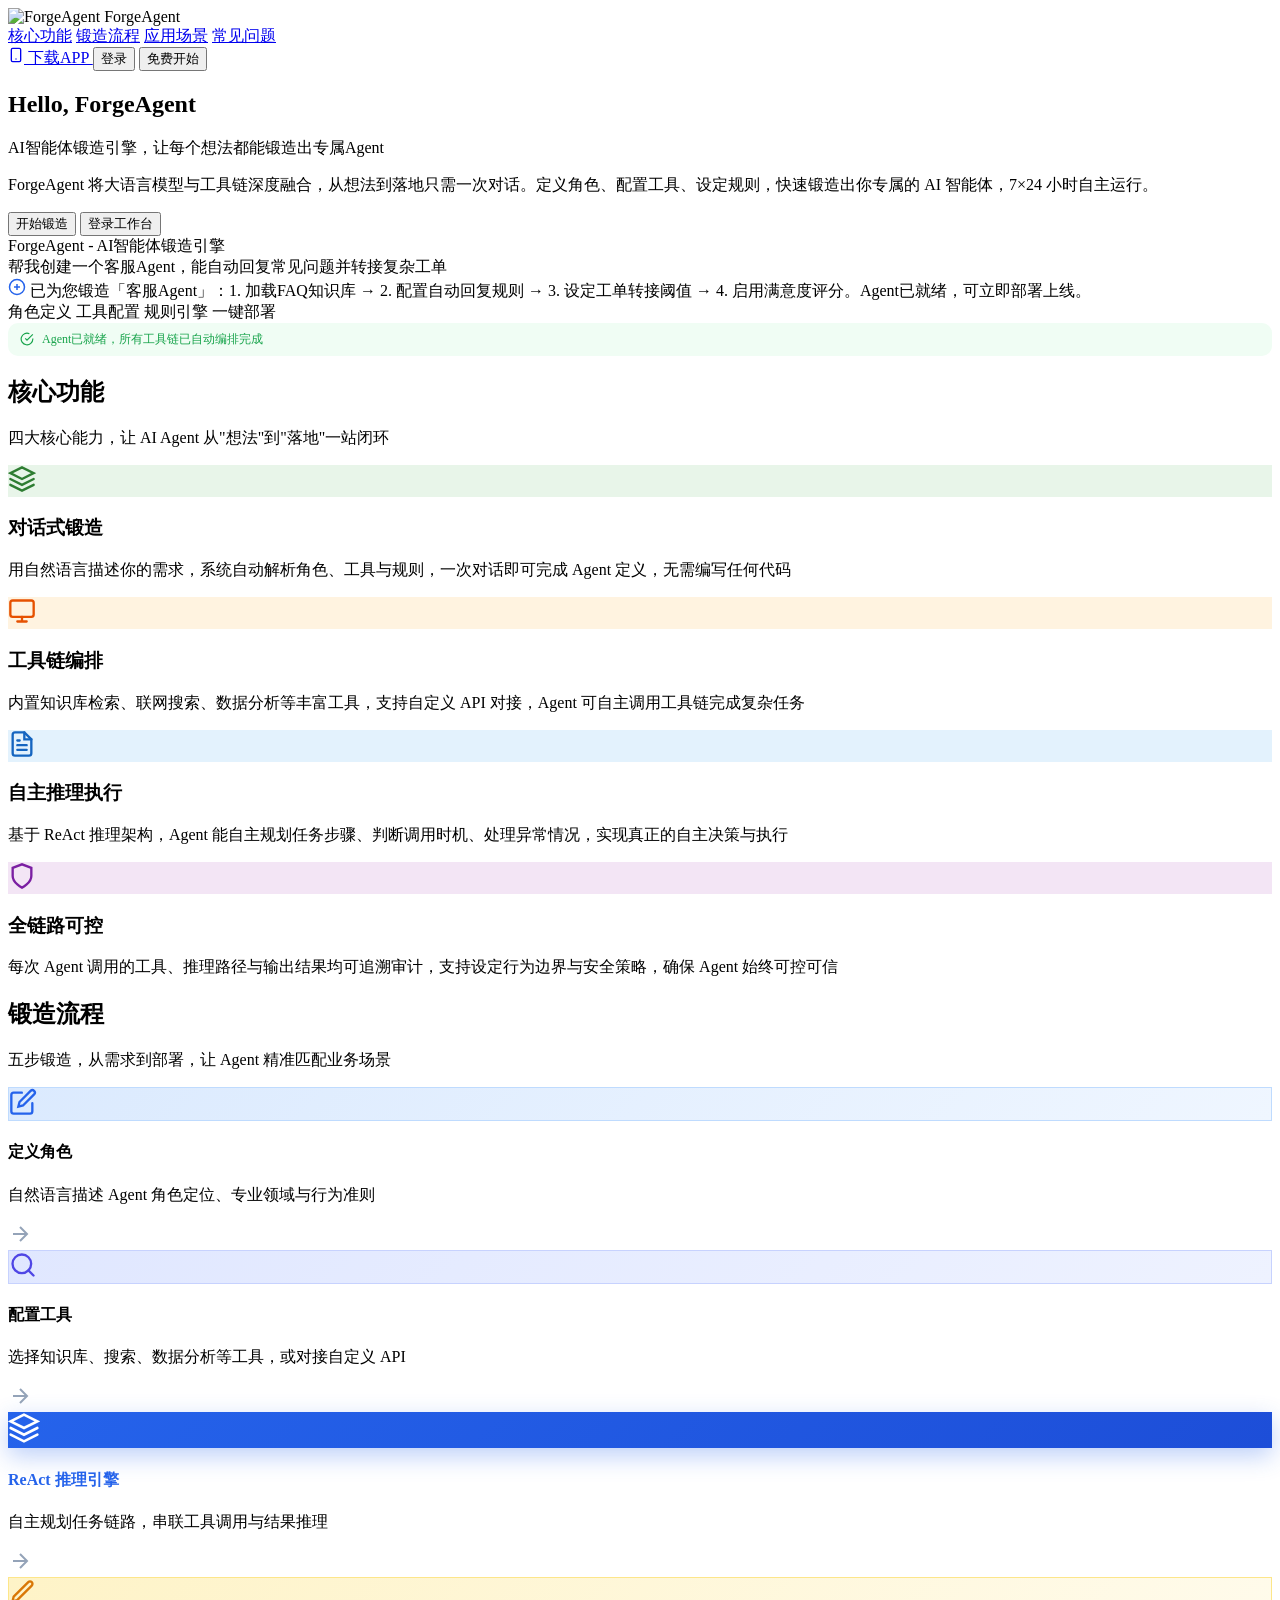
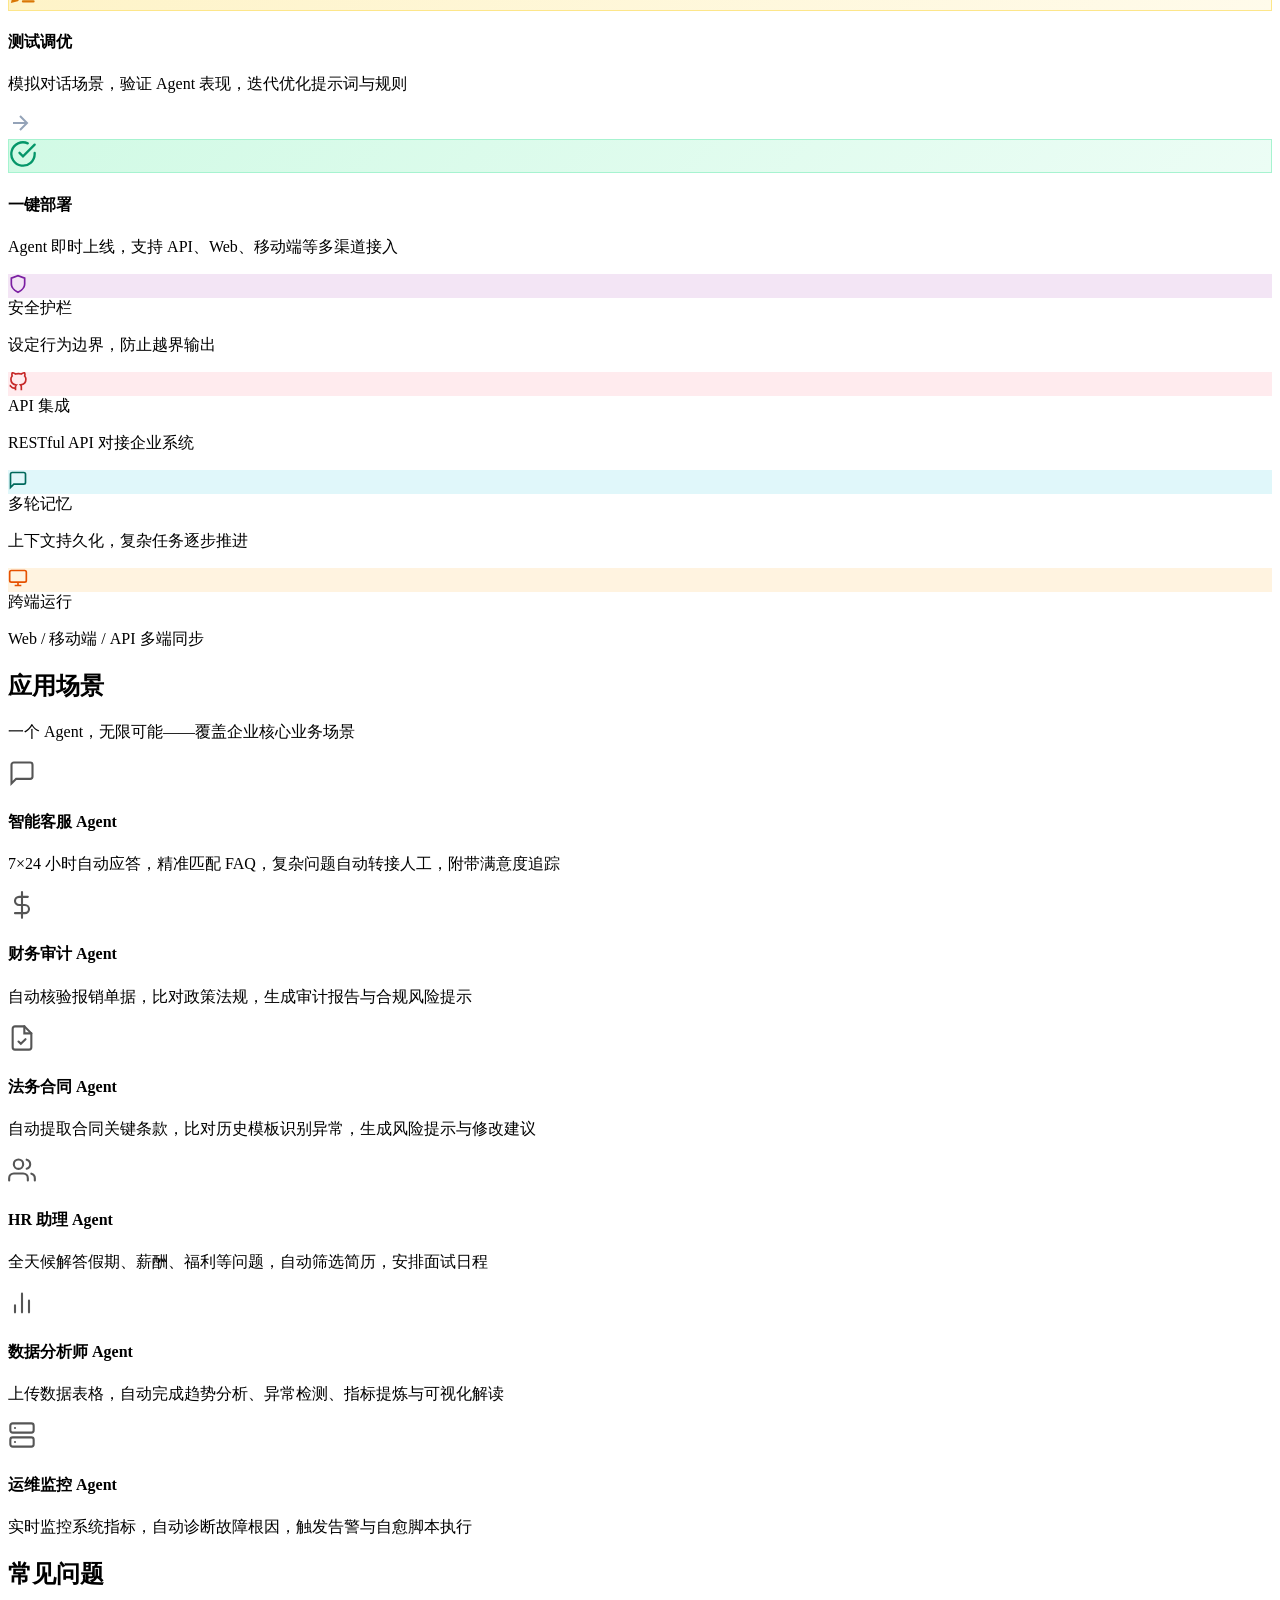
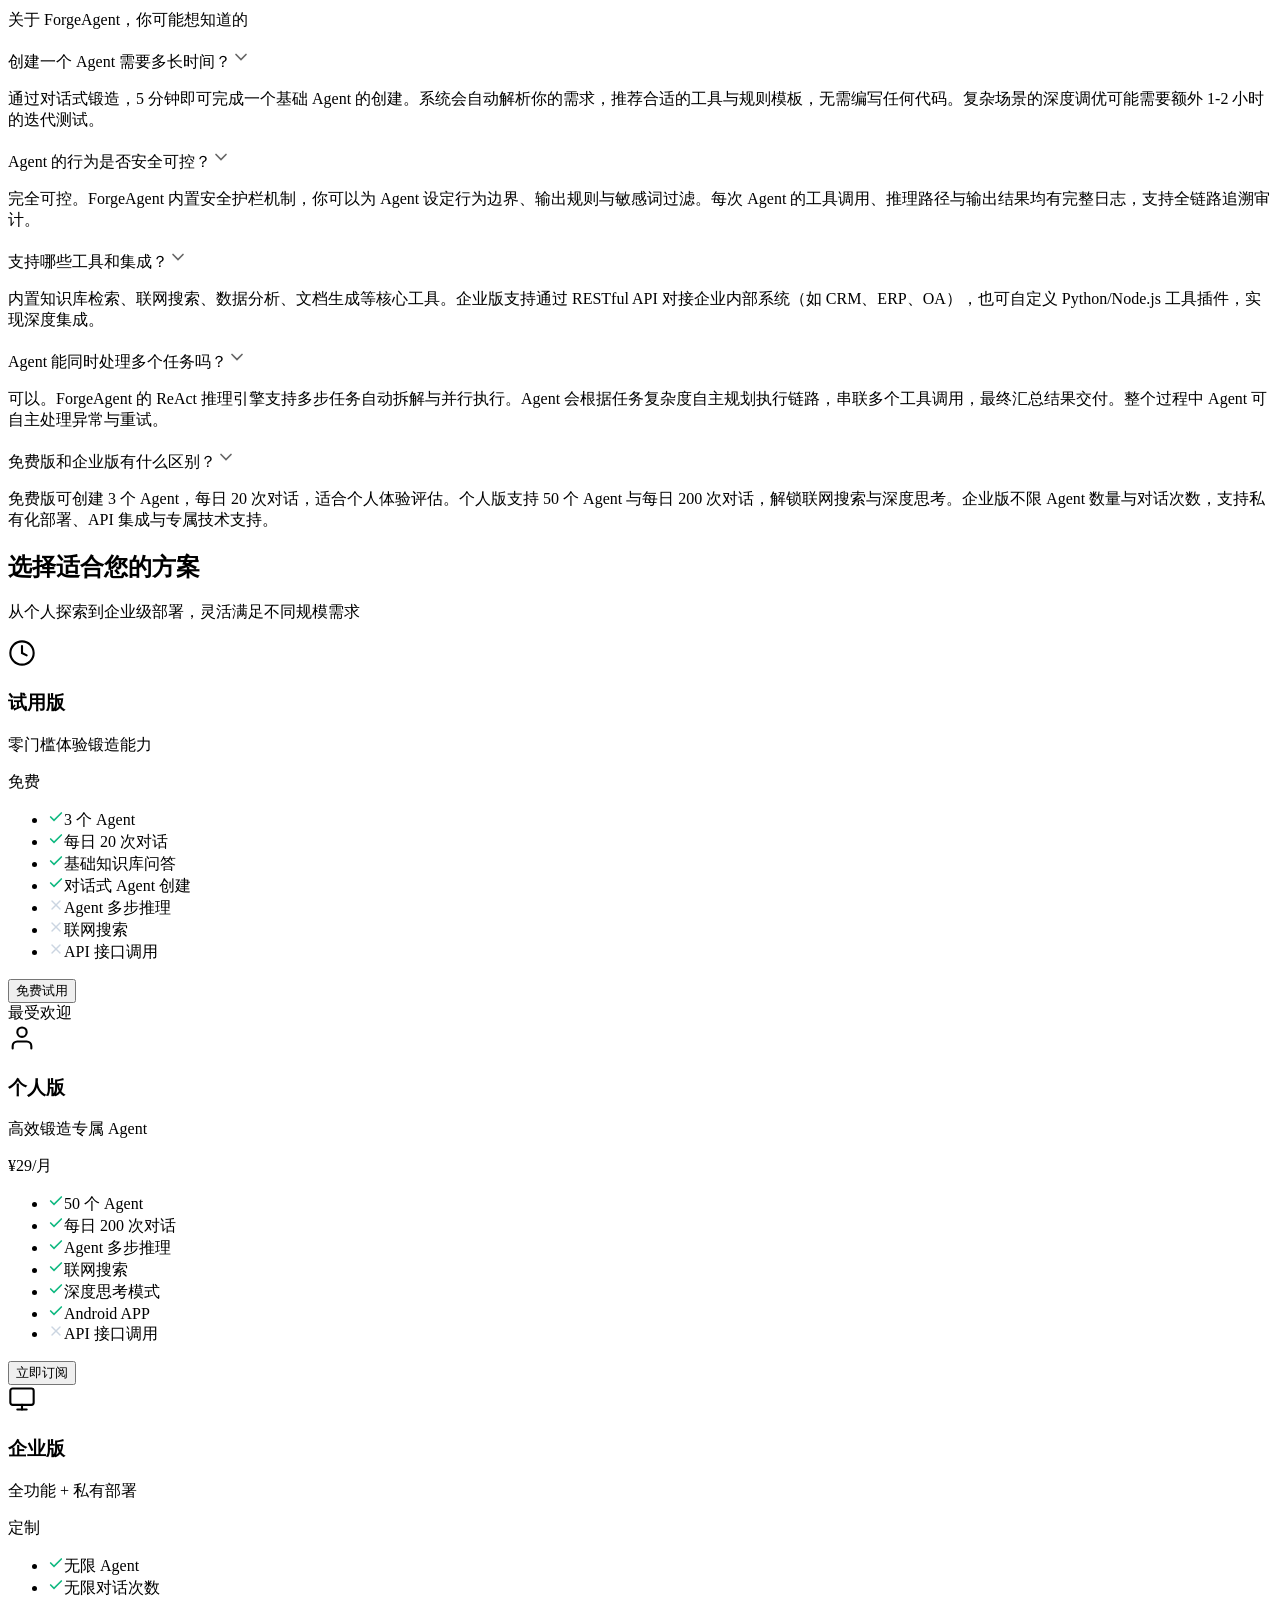
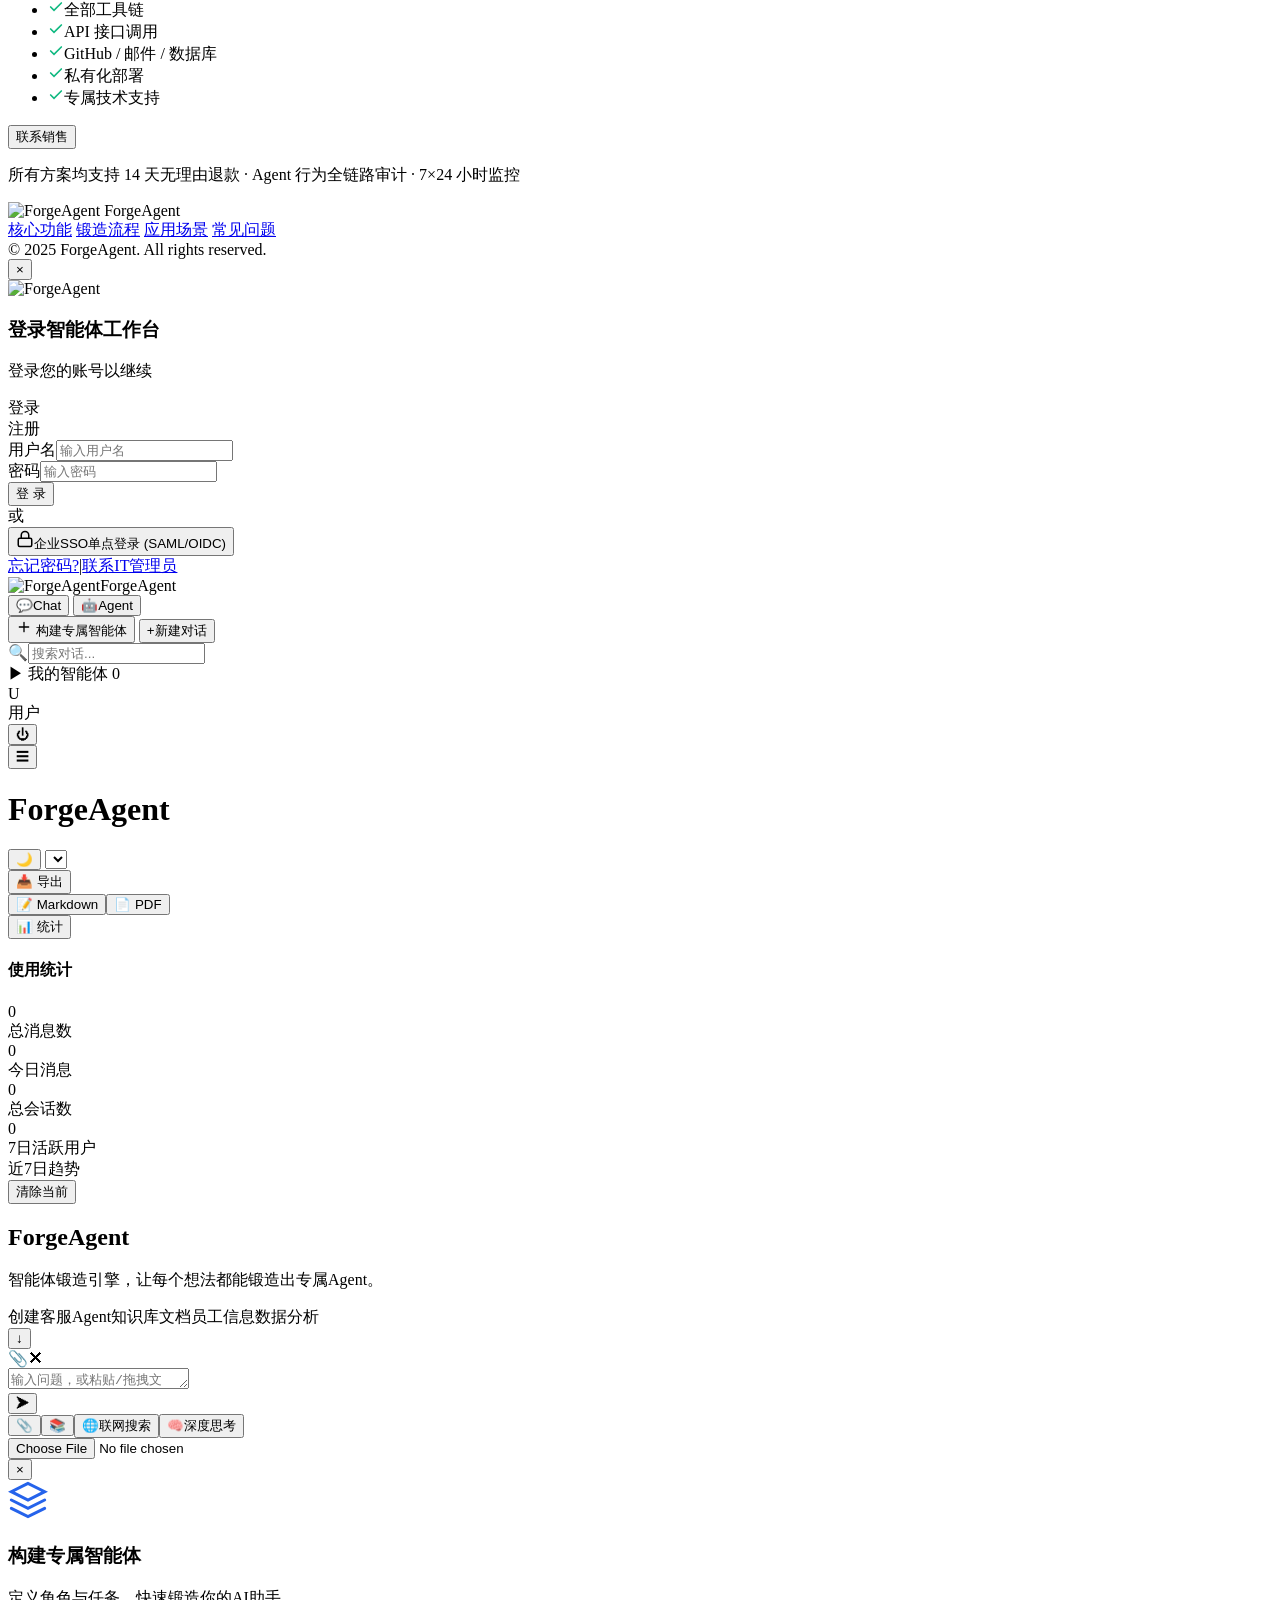
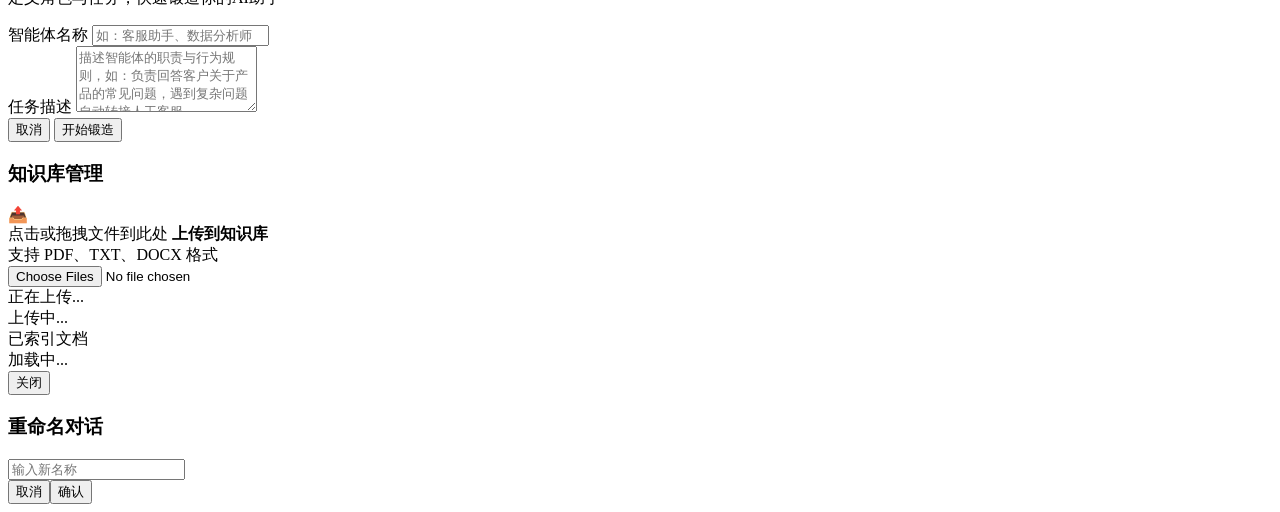
==== download/index.html @ 6f2310f4 "2299119a-3996-42cd-820b-e1f143622445" ====
<!DOCTYPE html>
<html lang="zh-CN">
<head>
    <meta charset="UTF-8">
    <meta name="viewport" content="width=device-width, initial-scale=1.0, maximum-scale=1.0, user-scalable=no">
    <title>ForgeAgent - AI智能体锻造平台</title>
    <link rel="icon" type="image/png" sizes="32x32" href="/static/icons/icon-96.png">
    <link rel="icon" type="image/png" sizes="192x192" href="/static/icons/icon-192.png">
    <link rel="apple-touch-icon" href="/static/icons/icon-192.png">
    <link rel="manifest" href="/static/manifest.json">
    <meta name="mobile-web-app-capable" content="yes">
    <meta name="apple-mobile-web-app-capable" content="yes">
    <meta name="apple-mobile-web-app-status-bar-style" content="default">
    <meta name="apple-mobile-web-app-title" content="ForgeAgent">
    <meta name="theme-color" content="#FAFBFC">
    <script src="https://cdn.jsdelivr.net/npm/marked/marked.min.js"></script>
    <link rel="stylesheet" href="https://cdn.jsdelivr.net/gh/highlightjs/cdn-release@11.9.0/build/styles/github.min.css">
    <script src="https://cdn.jsdelivr.net/gh/highlightjs/cdn-release@11.9.0/build/highlight.min.js"></script>
    <link rel="preconnect" href="https://fonts.googleapis.com">
    <link rel="preconnect" href="https://fonts.gstatic.com" crossorigin>
    <link href="https://fonts.googleapis.com/css2?family=Noto+Serif+SC:wght@400;600;700&display=swap" rel="stylesheet">
    <link rel="stylesheet" href="/static/css/style.css">
</head>
<body>
<div class="sidebar-overlay" id="sidebarOverlay" onclick="closeSidebarMobile()"></div>
<div class="toast" id="toast" role="alert" aria-live="polite"></div>

<!-- ========== Landing Page ========== -->
<div class="landing-page" id="loginPage" role="main" aria-label="产品介绍页">

    <!-- Navigation -->
    <nav class="landing-nav" id="landingNav">
        <div class="nav-inner">
            <div class="nav-brand">
                <img class="nav-logo-img" src="/static/icons/icon-96.png" alt="ForgeAgent">
                <span class="nav-title">ForgeAgent</span>
            </div>
            <div class="nav-links">
                <a href="#features" class="nav-link">核心功能</a>
                <a href="#capabilities" class="nav-link">锻造流程</a>
                <a href="#scenarios" class="nav-link">应用场景</a>
                <a href="#faq" class="nav-link">常见问题</a>
            </div>
            <div class="nav-actions">
                <button class="btn-nav-install" id="pwaInstallBtn" onclick="installPWA()" aria-label="安装App" style="display:none;">
                    <svg width="16" height="16" viewBox="0 0 24 24" fill="none" stroke="currentColor" stroke-width="2" stroke-linecap="round"><path d="M21 15v4a2 2 0 01-2 2H5a2 2 0 01-2-2v-4"/><polyline points="7 10 12 15 17 10"/><line x1="12" y1="15" x2="12" y2="3"/></svg>
                    安装App
                </button>
                <a class="btn-nav-download" href="/static/DocAgent.apk" download="ForgeAgent.apk" aria-label="下载APP">
                    <svg width="16" height="16" viewBox="0 0 24 24" fill="none" stroke="currentColor" stroke-width="2" stroke-linecap="round"><rect x="5" y="2" width="14" height="20" rx="2" ry="2"/><line x1="12" y1="18" x2="12.01" y2="18"/></svg>
                    下载APP
                </a>
                <button class="btn-nav-login" onclick="openLoginModal()" aria-label="登录">登录</button>
                <button class="btn-nav-trial" onclick="openTrialModal()" aria-label="免费开始">免费开始</button>
            </div>
        </div>
    </nav>

    <!-- Hero Section -->
    <section class="landing-hero">
        <div class="landing-hero-inner">
            <div class="landing-hero-content">
                <h1 class="landing-hero-title seri-font">Hello, ForgeAgent</h1>
                <p class="landing-hero-subtitle">AI智能体锻造引擎，让每个想法都能锻造出专属Agent</p>
                <p class="landing-hero-desc">ForgeAgent 将大语言模型与工具链深度融合，从想法到落地只需一次对话。定义角色、配置工具、设定规则，快速锻造出你专属的 AI 智能体，7×24 小时自主运行。</p>
                <div class="landing-hero-cta">
                    <button class="btn-hero-primary" onclick="openTrialModal()">开始锻造</button>
                    <button class="btn-hero-secondary" onclick="openLoginModal()">登录工作台</button>
                </div>
            </div>
            <div class="landing-hero-visual">
                <div class="hero-demo-card">
                    <div class="demo-card-header">
                        <span class="demo-dot" style="background:#EF4444;"></span>
                        <span class="demo-dot" style="background:#F59E0B;"></span>
                        <span class="demo-dot" style="background:#22C55E;"></span>
                        <span class="demo-title">ForgeAgent - AI智能体锻造引擎</span>
                    </div>
                    <div class="demo-card-body">
                        <div class="demo-msg demo-msg-user">
                            <span>帮我创建一个客服Agent，能自动回复常见问题并转接复杂工单</span>
                        </div>
                        <div class="demo-msg demo-msg-ai">
                            <svg width="18" height="18" viewBox="0 0 24 24" fill="none" stroke="#2563EB" stroke-width="2"><circle cx="12" cy="12" r="10"/><path d="M8 12h8M12 8v8"/></svg>
                            <span>已为您锻造「客服Agent」：1. 加载FAQ知识库 → 2. 配置自动回复规则 → 3. 设定工单转接阈值 → 4. 启用满意度评分。Agent已就绪，可立即部署上线。</span>
                        </div>
                        <div class="demo-tools">
                            <span class="demo-tool demo-tool-active">角色定义</span>
                            <span class="demo-tool demo-tool-active">工具配置</span>
                            <span class="demo-tool">规则引擎</span>
                            <span class="demo-tool">一键部署</span>
                        </div>
                        <div style="display:flex;align-items:center;gap:8px;padding:8px 12px;background:#F0FDF4;border-radius:10px;font-size:12px;color:#16A34A;font-weight:500;">
                            <svg width="14" height="14" viewBox="0 0 24 24" fill="none" stroke="#16A34A" stroke-width="2"><path d="M22 11.08V12a10 10 0 11-5.93-9.14"/><polyline points="22 4 12 14.01 9 11.01"/></svg>
                            Agent已就绪，所有工具链已自动编排完成
                        </div>
                    </div>
                </div>
            </div>
        </div>
    </section>

    <!-- Core Features Section -->
    <section class="coze-features-section" id="features">
        <div class="section-inner">
            <div class="section-header">
                <h2 class="section-title seri-font">核心功能</h2>
                <p class="section-desc">四大核心能力，让 AI Agent 从"想法"到"落地"一站闭环</p>
            </div>
            <div class="coze-features-grid">
                <div class="coze-feature-card">
                    <div class="coze-feature-icon" style="background:#E8F5E9;">
                        <svg width="28" height="28" viewBox="0 0 24 24" fill="none" stroke="#2E7D32" stroke-width="2" stroke-linecap="round"><path d="M12 2L2 7l10 5 10-5-10-5z"/><path d="M2 17l10 5 10-5"/><path d="M2 12l10 5 10-5"/></svg>
                    </div>
                    <h3 class="coze-feature-title">对话式锻造</h3>
                    <p class="coze-feature-desc">用自然语言描述你的需求，系统自动解析角色、工具与规则，一次对话即可完成 Agent 定义，无需编写任何代码</p>
                </div>
                <div class="coze-feature-card">
                    <div class="coze-feature-icon" style="background:#FFF3E0;">
                        <svg width="28" height="28" viewBox="0 0 24 24" fill="none" stroke="#E65100" stroke-width="2" stroke-linecap="round"><rect x="2" y="3" width="20" height="14" rx="2"/><path d="M8 21h8M12 17v4"/></svg>
                    </div>
                    <h3 class="coze-feature-title">工具链编排</h3>
                    <p class="coze-feature-desc">内置知识库检索、联网搜索、数据分析等丰富工具，支持自定义 API 对接，Agent 可自主调用工具链完成复杂任务</p>
                </div>
                <div class="coze-feature-card">
                    <div class="coze-feature-icon" style="background:#E3F2FD;">
                        <svg width="28" height="28" viewBox="0 0 24 24" fill="none" stroke="#1565C0" stroke-width="2" stroke-linecap="round"><path d="M14 2H6a2 2 0 00-2 2v16a2 2 0 002 2h12a2 2 0 002-2V8z"/><path d="M14 2v6h6M16 13H8M16 17H8M10 9H8"/></svg>
                    </div>
                    <h3 class="coze-feature-title">自主推理执行</h3>
                    <p class="coze-feature-desc">基于 ReAct 推理架构，Agent 能自主规划任务步骤、判断调用时机、处理异常情况，实现真正的自主决策与执行</p>
                </div>
                <div class="coze-feature-card">
                    <div class="coze-feature-icon" style="background:#F3E5F5;">
                        <svg width="28" height="28" viewBox="0 0 24 24" fill="none" stroke="#7B1FA2" stroke-width="2" stroke-linecap="round"><path d="M12 22s8-4 8-10V5l-8-3-8 3v7c0 6 8 10 8 10z"/></svg>
                    </div>
                    <h3 class="coze-feature-title">全链路可控</h3>
                    <p class="coze-feature-desc">每次 Agent 调用的工具、推理路径与输出结果均可追溯审计，支持设定行为边界与安全策略，确保 Agent 始终可控可信</p>
                </div>
            </div>
        </div>
    </section>

    <!-- Agent Capabilities Section -->
    <section class="coze-capabilities-section" id="capabilities">
        <div class="section-inner">
            <div class="section-header">
                <h2 class="section-title seri-font">锻造流程</h2>
                <p class="section-desc">五步锻造，从需求到部署，让 Agent 精准匹配业务场景</p>
            </div>
            <div class="cap-flow">
                <div class="cap-flow-step">
                    <div class="cap-flow-icon" style="background:linear-gradient(135deg,#DBEAFE,#EFF6FF);border:1px solid #BFDBFE;">
                        <svg width="28" height="28" viewBox="0 0 24 24" fill="none" stroke="#2563EB" stroke-width="2" stroke-linecap="round"><path d="M11 4H4a2 2 0 00-2 2v14a2 2 0 002 2h14a2 2 0 002-2v-7"/><path d="M18.5 2.5a2.121 2.121 0 013 3L12 15l-4 1 1-4 9.5-9.5z"/></svg>
                    </div>
                    <div class="cap-flow-text">
                        <h4>定义角色</h4>
                        <p>自然语言描述 Agent 角色定位、专业领域与行为准则</p>
                    </div>
                </div>
                <div class="cap-flow-arrow">
                    <svg width="24" height="24" viewBox="0 0 24 24" fill="none" stroke="#94A3B8" stroke-width="2"><path d="M5 12h14M12 5l7 7-7 7"/></svg>
                </div>
                <div class="cap-flow-step">
                    <div class="cap-flow-icon" style="background:linear-gradient(135deg,#E0E7FF,#EEF2FF);border:1px solid #C7D2FE;">
                        <svg width="28" height="28" viewBox="0 0 24 24" fill="none" stroke="#4F46E5" stroke-width="2" stroke-linecap="round"><circle cx="11" cy="11" r="8"/><path d="M21 21l-4.35-4.35"/></svg>
                    </div>
                    <div class="cap-flow-text">
                        <h4>配置工具</h4>
                        <p>选择知识库、搜索、数据分析等工具，或对接自定义 API</p>
                    </div>
                </div>
                <div class="cap-flow-arrow">
                    <svg width="24" height="24" viewBox="0 0 24 24" fill="none" stroke="#94A3B8" stroke-width="2"><path d="M5 12h14M12 5l7 7-7 7"/></svg>
                </div>
                <div class="cap-flow-step cap-flow-center">
                    <div class="cap-flow-icon" style="background:linear-gradient(135deg,#2563EB,#1D4ED8);border:none;box-shadow:0 8px 24px rgba(37,99,235,0.3);">
                        <svg width="32" height="32" viewBox="0 0 24 24" fill="none" stroke="#fff" stroke-width="2" stroke-linecap="round"><path d="M12 2L2 7l10 5 10-5-10-5z"/><path d="M2 17l10 5 10-5"/><path d="M2 12l10 5 10-5"/></svg>
                    </div>
                    <div class="cap-flow-text">
                        <h4 style="color:#2563EB;">ReAct 推理引擎</h4>
                        <p>自主规划任务链路，串联工具调用与结果推理</p>
                    </div>
                </div>
                <div class="cap-flow-arrow">
                    <svg width="24" height="24" viewBox="0 0 24 24" fill="none" stroke="#94A3B8" stroke-width="2"><path d="M5 12h14M12 5l7 7-7 7"/></svg>
                </div>
                <div class="cap-flow-step">
                    <div class="cap-flow-icon" style="background:linear-gradient(135deg,#FEF3C7,#FFFBEB);border:1px solid #FDE68A;">
                        <svg width="28" height="28" viewBox="0 0 24 24" fill="none" stroke="#D97706" stroke-width="2" stroke-linecap="round"><path d="M12 20h9M16.5 3.5a2.121 2.121 0 013 3L7 19l-4 1 1-4L16.5 3.5z"/></svg>
                    </div>
                    <div class="cap-flow-text">
                        <h4>测试调优</h4>
                        <p>模拟对话场景，验证 Agent 表现，迭代优化提示词与规则</p>
                    </div>
                </div>
                <div class="cap-flow-arrow">
                    <svg width="24" height="24" viewBox="0 0 24 24" fill="none" stroke="#94A3B8" stroke-width="2"><path d="M5 12h14M12 5l7 7-7 7"/></svg>
                </div>
                <div class="cap-flow-step">
                    <div class="cap-flow-icon" style="background:linear-gradient(135deg,#D1FAE5,#ECFDF5);border:1px solid #A7F3D0;">
                        <svg width="28" height="28" viewBox="0 0 24 24" fill="none" stroke="#059669" stroke-width="2" stroke-linecap="round"><path d="M22 11.08V12a10 10 0 11-5.93-9.14"/><polyline points="22 4 12 14.01 9 11.01"/></svg>
                    </div>
                    <div class="cap-flow-text">
                        <h4>一键部署</h4>
                        <p>Agent 即时上线，支持 API、Web、移动端等多渠道接入</p>
                    </div>
                </div>
            </div>
            <!-- Second row: supporting capabilities -->
            <div class="cap-support-row">
                <div class="cap-support-card">
                    <div class="cap-support-icon" style="background:#F3E5F5;">
                        <svg width="20" height="20" viewBox="0 0 24 24" fill="none" stroke="#7B1FA2" stroke-width="2"><path d="M12 22s8-4 8-10V5l-8-3-8 3v7c0 6 8 10 8 10z"/></svg>
                    </div>
                    <span>安全护栏</span>
                    <p>设定行为边界，防止越界输出</p>
                </div>
                <div class="cap-support-card">
                    <div class="cap-support-icon" style="background:#FFEBEE;">
                        <svg width="20" height="20" viewBox="0 0 24 24" fill="none" stroke="#C62828" stroke-width="2"><path d="M9 19c-5 1.5-5-2.5-7-3m14 6v-3.87a3.37 3.37 0 00-.94-2.61c3.14-.35 6.44-1.54 6.44-7A5.44 5.44 0 0020 4.77 5.07 5.07 0 0019.91 1S18.73.65 16 2.48a13.38 13.38 0 00-7 0C6.27.65 5.09 1 5.09 1A5.07 5.07 0 005 4.77a5.44 5.44 0 00-1.5 3.78c0 5.42 3.3 6.61 6.44 7A3.37 3.37 0 009 18.13V22"/></svg>
                    </div>
                    <span>API 集成</span>
                    <p>RESTful API 对接企业系统</p>
                </div>
                <div class="cap-support-card">
                    <div class="cap-support-icon" style="background:#E0F7FA;">
                        <svg width="20" height="20" viewBox="0 0 24 24" fill="none" stroke="#00695C" stroke-width="2"><path d="M21 15a2 2 0 01-2 2H7l-4 4V5a2 2 0 012-2h14a2 2 0 012 2z"/></svg>
                    </div>
                    <span>多轮记忆</span>
                    <p>上下文持久化，复杂任务逐步推进</p>
                </div>
                <div class="cap-support-card">
                    <div class="cap-support-icon" style="background:#FFF3E0;">
                        <svg width="20" height="20" viewBox="0 0 24 24" fill="none" stroke="#E65100" stroke-width="2"><rect x="2" y="3" width="20" height="14" rx="2"/><path d="M8 21h8M12 17v4"/></svg>
                    </div>
                    <span>跨端运行</span>
                    <p>Web / 移动端 / API 多端同步</p>
                </div>
            </div>
        </div>
    </section>

    <!-- Scenarios Section -->
    <section class="coze-scenarios-section" id="scenarios">
        <div class="section-inner">
            <div class="section-header">
                <h2 class="section-title seri-font">应用场景</h2>
                <p class="section-desc">一个 Agent，无限可能——覆盖企业核心业务场景</p>
            </div>
            <div class="coze-scenarios-grid">
                <div class="coze-scenario-card">
                    <div class="coze-scenario-icon"><svg width="28" height="28" viewBox="0 0 24 24" fill="none" stroke="#555" stroke-width="1.8" stroke-linecap="round"><path d="M21 15a2 2 0 01-2 2H7l-4 4V5a2 2 0 012-2h14a2 2 0 012 2z"/></svg></div>
                    <h4 class="coze-scenario-title">智能客服 Agent</h4>
                    <p class="coze-scenario-desc">7×24 小时自动应答，精准匹配 FAQ，复杂问题自动转接人工，附带满意度追踪</p>
                </div>
                <div class="coze-scenario-card">
                    <div class="coze-scenario-icon"><svg width="28" height="28" viewBox="0 0 24 24" fill="none" stroke="#555" stroke-width="1.8" stroke-linecap="round"><path d="M12 1v22M17 5H9.5a3.5 3.5 0 000 7h5a3.5 3.5 0 010 7H6"/></svg></div>
                    <h4 class="coze-scenario-title">财务审计 Agent</h4>
                    <p class="coze-scenario-desc">自动核验报销单据，比对政策法规，生成审计报告与合规风险提示</p>
                </div>
                <div class="coze-scenario-card">
                    <div class="coze-scenario-icon"><svg width="28" height="28" viewBox="0 0 24 24" fill="none" stroke="#555" stroke-width="1.8" stroke-linecap="round"><path d="M14 2H6a2 2 0 00-2 2v16a2 2 0 002 2h12a2 2 0 002-2V8z"/><path d="M14 2v6h6"/><path d="M9 15l2 2 4-4"/></svg></div>
                    <h4 class="coze-scenario-title">法务合同 Agent</h4>
                    <p class="coze-scenario-desc">自动提取合同关键条款，比对历史模板识别异常，生成风险提示与修改建议</p>
                </div>
                <div class="coze-scenario-card">
                    <div class="coze-scenario-icon"><svg width="28" height="28" viewBox="0 0 24 24" fill="none" stroke="#555" stroke-width="1.8" stroke-linecap="round"><path d="M17 21v-2a4 4 0 00-4-4H5a4 4 0 00-4 4v2"/><circle cx="9" cy="7" r="4"/><path d="M23 21v-2a4 4 0 00-3-3.87M16 3.13a4 4 0 010 7.75"/></svg></div>
                    <h4 class="coze-scenario-title">HR 助理 Agent</h4>
                    <p class="coze-scenario-desc">全天候解答假期、薪酬、福利等问题，自动筛选简历，安排面试日程</p>
                </div>
                <div class="coze-scenario-card">
                    <div class="coze-scenario-icon"><svg width="28" height="28" viewBox="0 0 24 24" fill="none" stroke="#555" stroke-width="1.8" stroke-linecap="round"><path d="M18 20V10M12 20V4M6 20v-6"/></svg></div>
                    <h4 class="coze-scenario-title">数据分析师 Agent</h4>
                    <p class="coze-scenario-desc">上传数据表格，自动完成趋势分析、异常检测、指标提炼与可视化解读</p>
                </div>
                <div class="coze-scenario-card">
                    <div class="coze-scenario-icon"><svg width="28" height="28" viewBox="0 0 24 24" fill="none" stroke="#555" stroke-width="1.8" stroke-linecap="round"><rect x="2" y="2" width="20" height="8" rx="2"/><rect x="2" y="14" width="20" height="8" rx="2"/><line x1="6" y1="6" x2="6.01" y2="6"/><line x1="6" y1="18" x2="6.01" y2="18"/></svg></div>
                    <h4 class="coze-scenario-title">运维监控 Agent</h4>
                    <p class="coze-scenario-desc">实时监控系统指标，自动诊断故障根因，触发告警与自愈脚本执行</p>
                </div>
            </div>
        </div>
    </section>

    <!-- FAQ Section -->
    <section class="coze-faq-section" id="faq">
        <div class="section-inner">
            <div class="coze-faq-layout">
                <div class="coze-faq-left">
                    <h2 class="coze-faq-title seri-font">常见问题</h2>
                    <p class="coze-faq-subtitle">关于 ForgeAgent，你可能想知道的</p>
                </div>
                <div class="coze-faq-right">
                    <div class="coze-faq-item" onclick="toggleFaq(this)">
                        <div class="coze-faq-q"><span>创建一个 Agent 需要多长时间？</span><svg class="coze-faq-arrow" width="20" height="20" viewBox="0 0 24 24" fill="none" stroke="#656565" stroke-width="2" stroke-linecap="round"><polyline points="6 9 12 15 18 9"/></svg></div>
                        <div class="coze-faq-a"><p>通过对话式锻造，5 分钟即可完成一个基础 Agent 的创建。系统会自动解析你的需求，推荐合适的工具与规则模板，无需编写任何代码。复杂场景的深度调优可能需要额外 1-2 小时的迭代测试。</p></div>
                    </div>
                    <div class="coze-faq-item" onclick="toggleFaq(this)">
                        <div class="coze-faq-q"><span>Agent 的行为是否安全可控？</span><svg class="coze-faq-arrow" width="20" height="20" viewBox="0 0 24 24" fill="none" stroke="#656565" stroke-width="2" stroke-linecap="round"><polyline points="6 9 12 15 18 9"/></svg></div>
                        <div class="coze-faq-a"><p>完全可控。ForgeAgent 内置安全护栏机制，你可以为 Agent 设定行为边界、输出规则与敏感词过滤。每次 Agent 的工具调用、推理路径与输出结果均有完整日志，支持全链路追溯审计。</p></div>
                    </div>
                    <div class="coze-faq-item" onclick="toggleFaq(this)">
                        <div class="coze-faq-q"><span>支持哪些工具和集成？</span><svg class="coze-faq-arrow" width="20" height="20" viewBox="0 0 24 24" fill="none" stroke="#656565" stroke-width="2" stroke-linecap="round"><polyline points="6 9 12 15 18 9"/></svg></div>
                        <div class="coze-faq-a"><p>内置知识库检索、联网搜索、数据分析、文档生成等核心工具。企业版支持通过 RESTful API 对接企业内部系统（如 CRM、ERP、OA），也可自定义 Python/Node.js 工具插件，实现深度集成。</p></div>
                    </div>
                    <div class="coze-faq-item" onclick="toggleFaq(this)">
                        <div class="coze-faq-q"><span>Agent 能同时处理多个任务吗？</span><svg class="coze-faq-arrow" width="20" height="20" viewBox="0 0 24 24" fill="none" stroke="#656565" stroke-width="2" stroke-linecap="round"><polyline points="6 9 12 15 18 9"/></svg></div>
                        <div class="coze-faq-a"><p>可以。ForgeAgent 的 ReAct 推理引擎支持多步任务自动拆解与并行执行。Agent 会根据任务复杂度自主规划执行链路，串联多个工具调用，最终汇总结果交付。整个过程中 Agent 可自主处理异常与重试。</p></div>
                    </div>
                    <div class="coze-faq-item" onclick="toggleFaq(this)">
                        <div class="coze-faq-q"><span>免费版和企业版有什么区别？</span><svg class="coze-faq-arrow" width="20" height="20" viewBox="0 0 24 24" fill="none" stroke="#656565" stroke-width="2" stroke-linecap="round"><polyline points="6 9 12 15 18 9"/></svg></div>
                        <div class="coze-faq-a"><p>免费版可创建 3 个 Agent，每日 20 次对话，适合个人体验评估。个人版支持 50 个 Agent 与每日 200 次对话，解锁联网搜索与深度思考。企业版不限 Agent 数量与对话次数，支持私有化部署、API 集成与专属技术支持。</p></div>
                    </div>
                </div>
            </div>
        </div>
    </section>

    <!-- Pricing / Plans -->
    <section class="pricing-section" id="pricing">
        <div class="pricing-inner">
            <h2 class="pricing-title seri-font">选择适合您的方案</h2>
            <p class="pricing-desc">从个人探索到企业级部署，灵活满足不同规模需求</p>
            <div class="pricing-cards">
                <!-- 试用版 -->
                <div class="pricing-card">
                    <div class="pricing-card-header">
                        <div class="pricing-card-icon trial-icon">
                            <svg width="28" height="28" viewBox="0 0 24 24" fill="none" stroke="currentColor" stroke-width="1.8" stroke-linecap="round"><circle cx="12" cy="12" r="10"/><path d="M12 6v6l4 2"/></svg>
                        </div>
                        <h3 class="pricing-card-name">试用版</h3>
                        <p class="pricing-card-sub">零门槛体验锻造能力</p>
                    </div>
                    <div class="pricing-card-price">
                        <span class="price-amount">免费</span>
                    </div>
                    <ul class="pricing-card-features">
                        <li class="feature-item"><svg class="feature-check" width="16" height="16" viewBox="0 0 24 24" fill="none" stroke="#10B981" stroke-width="2.5" stroke-linecap="round"><polyline points="20 6 9 17 4 12"/></svg>3 个 Agent</li>
                        <li class="feature-item"><svg class="feature-check" width="16" height="16" viewBox="0 0 24 24" fill="none" stroke="#10B981" stroke-width="2.5" stroke-linecap="round"><polyline points="20 6 9 17 4 12"/></svg>每日 20 次对话</li>
                        <li class="feature-item"><svg class="feature-check" width="16" height="16" viewBox="0 0 24 24" fill="none" stroke="#10B981" stroke-width="2.5" stroke-linecap="round"><polyline points="20 6 9 17 4 12"/></svg>基础知识库问答</li>
                        <li class="feature-item"><svg class="feature-check" width="16" height="16" viewBox="0 0 24 24" fill="none" stroke="#10B981" stroke-width="2.5" stroke-linecap="round"><polyline points="20 6 9 17 4 12"/></svg>对话式 Agent 创建</li>
                        <li class="feature-item disabled"><svg class="feature-cross" width="16" height="16" viewBox="0 0 24 24" fill="none" stroke="#CBD5E1" stroke-width="2" stroke-linecap="round"><line x1="18" y1="6" x2="6" y2="18"/><line x1="6" y1="6" x2="18" y2="18"/></svg>Agent 多步推理</li>
                        <li class="feature-item disabled"><svg class="feature-cross" width="16" height="16" viewBox="0 0 24 24" fill="none" stroke="#CBD5E1" stroke-width="2" stroke-linecap="round"><line x1="18" y1="6" x2="6" y2="18"/><line x1="6" y1="6" x2="18" y2="18"/></svg>联网搜索</li>
                        <li class="feature-item disabled"><svg class="feature-cross" width="16" height="16" viewBox="0 0 24 24" fill="none" stroke="#CBD5E1" stroke-width="2" stroke-linecap="round"><line x1="18" y1="6" x2="6" y2="18"/><line x1="6" y1="6" x2="18" y2="18"/></svg>API 接口调用</li>
                    </ul>
                    <button class="pricing-card-btn trial-btn" onclick="openTrialModal()">免费试用</button>
                </div>

                <!-- 个人版 -->
                <div class="pricing-card featured">
                    <div class="pricing-badge">最受欢迎</div>
                    <div class="pricing-card-header">
                        <div class="pricing-card-icon personal-icon">
                            <svg width="28" height="28" viewBox="0 0 24 24" fill="none" stroke="currentColor" stroke-width="1.8" stroke-linecap="round"><path d="M20 21v-2a4 4 0 0 0-4-4H8a4 4 0 0 0-4 4v2"/><circle cx="12" cy="7" r="4"/></svg>
                        </div>
                        <h3 class="pricing-card-name">个人版</h3>
                        <p class="pricing-card-sub">高效锻造专属 Agent</p>
                    </div>
                    <div class="pricing-card-price">
                        <span class="price-currency">¥</span><span class="price-amount">29</span><span class="price-period">/月</span>
                    </div>
                    <ul class="pricing-card-features">
                        <li class="feature-item"><svg class="feature-check" width="16" height="16" viewBox="0 0 24 24" fill="none" stroke="#10B981" stroke-width="2.5" stroke-linecap="round"><polyline points="20 6 9 17 4 12"/></svg>50 个 Agent</li>
                        <li class="feature-item"><svg class="feature-check" width="16" height="16" viewBox="0 0 24 24" fill="none" stroke="#10B981" stroke-width="2.5" stroke-linecap="round"><polyline points="20 6 9 17 4 12"/></svg>每日 200 次对话</li>
                        <li class="feature-item"><svg class="feature-check" width="16" height="16" viewBox="0 0 24 24" fill="none" stroke="#10B981" stroke-width="2.5" stroke-linecap="round"><polyline points="20 6 9 17 4 12"/></svg>Agent 多步推理</li>
                        <li class="feature-item"><svg class="feature-check" width="16" height="16" viewBox="0 0 24 24" fill="none" stroke="#10B981" stroke-width="2.5" stroke-linecap="round"><polyline points="20 6 9 17 4 12"/></svg>联网搜索</li>
                        <li class="feature-item"><svg class="feature-check" width="16" height="16" viewBox="0 0 24 24" fill="none" stroke="#10B981" stroke-width="2.5" stroke-linecap="round"><polyline points="20 6 9 17 4 12"/></svg>深度思考模式</li>
                        <li class="feature-item"><svg class="feature-check" width="16" height="16" viewBox="0 0 24 24" fill="none" stroke="#10B981" stroke-width="2.5" stroke-linecap="round"><polyline points="20 6 9 17 4 12"/></svg>Android APP</li>
                        <li class="feature-item disabled"><svg class="feature-cross" width="16" height="16" viewBox="0 0 24 24" fill="none" stroke="#CBD5E1" stroke-width="2" stroke-linecap="round"><line x1="18" y1="6" x2="6" y2="18"/><line x1="6" y1="6" x2="18" y2="18"/></svg>API 接口调用</li>
                    </ul>
                    <button class="pricing-card-btn personal-btn" onclick="openTrialModal()">立即订阅</button>
                </div>

                <!-- 企业版 -->
                <div class="pricing-card">
                    <div class="pricing-card-header">
                        <div class="pricing-card-icon enterprise-icon">
                            <svg width="28" height="28" viewBox="0 0 24 24" fill="none" stroke="currentColor" stroke-width="1.8" stroke-linecap="round"><rect x="2" y="3" width="20" height="14" rx="2" ry="2"/><line x1="8" y1="21" x2="16" y2="21"/><line x1="12" y1="17" x2="12" y2="21"/></svg>
                        </div>
                        <h3 class="pricing-card-name">企业版</h3>
                        <p class="pricing-card-sub">全功能 + 私有部署</p>
                    </div>
                    <div class="pricing-card-price">
                        <span class="price-amount">定制</span>
                    </div>
                    <ul class="pricing-card-features">
                        <li class="feature-item"><svg class="feature-check" width="16" height="16" viewBox="0 0 24 24" fill="none" stroke="#10B981" stroke-width="2.5" stroke-linecap="round"><polyline points="20 6 9 17 4 12"/></svg>无限 Agent</li>
                        <li class="feature-item"><svg class="feature-check" width="16" height="16" viewBox="0 0 24 24" fill="none" stroke="#10B981" stroke-width="2.5" stroke-linecap="round"><polyline points="20 6 9 17 4 12"/></svg>无限对话次数</li>
                        <li class="feature-item"><svg class="feature-check" width="16" height="16" viewBox="0 0 24 24" fill="none" stroke="#10B981" stroke-width="2.5" stroke-linecap="round"><polyline points="20 6 9 17 4 12"/></svg>全部工具链</li>
                        <li class="feature-item"><svg class="feature-check" width="16" height="16" viewBox="0 0 24 24" fill="none" stroke="#10B981" stroke-width="2.5" stroke-linecap="round"><polyline points="20 6 9 17 4 12"/></svg>API 接口调用</li>
                        <li class="feature-item"><svg class="feature-check" width="16" height="16" viewBox="0 0 24 24" fill="none" stroke="#10B981" stroke-width="2.5" stroke-linecap="round"><polyline points="20 6 9 17 4 12"/></svg>GitHub / 邮件 / 数据库</li>
                        <li class="feature-item"><svg class="feature-check" width="16" height="16" viewBox="0 0 24 24" fill="none" stroke="#10B981" stroke-width="2.5" stroke-linecap="round"><polyline points="20 6 9 17 4 12"/></svg>私有化部署</li>
                        <li class="feature-item"><svg class="feature-check" width="16" height="16" viewBox="0 0 24 24" fill="none" stroke="#10B981" stroke-width="2.5" stroke-linecap="round"><polyline points="20 6 9 17 4 12"/></svg>专属技术支持</li>
                    </ul>
                    <button class="pricing-card-btn enterprise-btn" onclick="openTrialModal()">联系销售</button>
                </div>
            </div>
            <p class="pricing-note">所有方案均支持 14 天无理由退款 · Agent 行为全链路审计 · 7×24 小时监控</p>
        </div>
    </section>

    <!-- Footer -->
    <footer class="coze-footer">
        <div class="coze-footer-inner">
            <div class="coze-footer-brand">
                <img class="nav-logo-img" src="/static/icons/icon-96.png" alt="ForgeAgent">
                <span class="coze-footer-name">ForgeAgent</span>
            </div>
            <div class="coze-footer-links">
                <a href="#features">核心功能</a>
                <a href="#capabilities">锻造流程</a>
                <a href="#scenarios">应用场景</a>
                <a href="#faq">常见问题</a>
            </div>
            <div class="coze-footer-copy">&copy; 2025 ForgeAgent. All rights reserved.</div>
        </div>
    </footer>

</div><!-- /landing-page -->

<!-- ========== Login Modal ========== -->
<div class="modal-overlay" id="loginModal" role="dialog" aria-label="登录" aria-modal="true">
    <div class="login-modal">
        <button class="modal-close-btn" onclick="closeLoginModal()" aria-label="关闭">&times;</button>
        <div class="login-modal-inner">
            <div class="login-modal-header">
                <img class="login-logo" src="/static/icons/icon-96.png" alt="ForgeAgent">
                <h3 id="loginModalTitle">登录智能体工作台</h3>
                <p class="login-subtitle" id="loginModalSubtitle">登录您的账号以继续</p>
            </div>
            <div class="login-modal-body">
                <div class="tab-bar" role="tablist">
                    <div class="tab active" onclick="switchTab('login')" role="tab" aria-selected="true" tabindex="0">登录</div>
                    <div class="tab" onclick="switchTab('register')" role="tab" aria-selected="false" tabindex="0">注册</div>
                </div>
                <div id="loginForm" role="tabpanel">
                    <div class="form-group"><label for="loginUser">用户名</label><input type="text" id="loginUser" placeholder="输入用户名" autocomplete="username"></div>
                    <div class="form-group"><label for="loginPass">密码</label><input type="password" id="loginPass" placeholder="输入密码" onkeydown="if(event.key==='Enter')doLogin()" autocomplete="current-password"></div>
                    <button class="btn btn-login" onclick="doLogin()" aria-label="登录">登 录</button>
                    <div class="msg-box" id="loginMsg" role="status" aria-live="polite"></div>
                </div>
                <div id="registerForm" style="display:none" role="tabpanel">
                    <div class="form-group"><label for="regUser">用户名</label><input type="text" id="regUser" placeholder="至少2个字符" autocomplete="username"></div>
                    <div class="form-group"><label for="regPass">密码</label><input type="password" id="regPass" placeholder="至少4个字符" onkeydown="if(event.key==='Enter')doRegister()" autocomplete="new-password"></div>
                    <button class="btn btn-login" onclick="doRegister()" aria-label="注册">注 册</button>
                    <div class="msg-box" id="regMsg" role="status" aria-live="polite"></div>
                </div>
            </div>
            <div class="split-divider"><span>或</span></div>
            <button class="split-sso-btn" type="button"><svg width="18" height="18" viewBox="0 0 24 24" fill="none" stroke="currentColor" stroke-width="2" stroke-linecap="round" stroke-linejoin="round"><rect x="3" y="11" width="18" height="11" rx="2" ry="2"/><path d="M7 11V7a5 5 0 0110 0v4"/></svg>企业SSO单点登录 (SAML/OIDC)</button>
            <div class="split-bottom-links"><a href="javascript:void(0)">忘记密码?</a><span class="split-link-sep">|</span><a href="javascript:void(0)">联系IT管理员</a></div>
        </div>
    </div>
</div>

<!-- Chat Page -->
<div class="chat-page" id="chatPage" role="main">
    <aside class="sidebar" id="sidebar" role="navigation" aria-label="对话列表">
        <div class="sidebar-header">
            <div class="sidebar-brand" id="sidebarBrand"><img class="sidebar-brand-icon" src="/static/icons/icon-96.png" alt="ForgeAgent"><span class="sidebar-brand-name">ForgeAgent</span></div>
            <div class="mode-switcher-box" id="modeSwitcherBox" role="radiogroup" aria-label="模式切换">
                <button class="mode-btn" id="modeChat" onclick="switchMode('chat')" role="radio" aria-checked="false" aria-label="Chat模式"><span class="mode-icon">💬</span><span class="mode-label">Chat</span></button>
                <button class="mode-btn active" id="modeAgent" onclick="switchMode('agent')" role="radio" aria-checked="true" aria-label="Agent模式"><span class="mode-icon">🤖</span><span class="mode-label">Agent</span></button>
            </div>
            <button class="forge-agent-btn" onclick="openAgentCreateModal()" aria-label="构建专属智能体">
                <svg width="16" height="16" viewBox="0 0 24 24" fill="none" stroke="currentColor" stroke-width="2" stroke-linecap="round"><path d="M12 5v14M5 12h14"/></svg>
                <span>构建专属智能体</span>
            </button>
            <button class="new-chat-btn" onclick="createNewChat()" aria-label="新建对话"><span class="plus-icon">+</span><span>新建对话</span></button>
            <div class="chat-search" id="chatSearch"><span class="search-icon">🔍</span><input type="text" id="chatSearchInput" placeholder="搜索对话..." oninput="filterChats(this.value)" aria-label="搜索对话"></div>
        </div>
        <div class="my-agents-section" id="myAgentsSection">
                <div class="my-agents-header" onclick="toggleMyAgents()">
                    <span class="my-agents-toggle" id="myAgentsToggle">&#9654;</span>
                    <span class="my-agents-title">我的智能体</span>
                    <span class="my-agents-count" id="myAgentsCount">0</span>
                </div>
                <div class="my-agents-list" id="myAgentsList"></div>
            </div>
            <div class="chat-list" id="chatList" role="list" aria-label="会话列表"></div>
        <div class="sidebar-footer"><div class="user-avatar" id="sidebarAvatar" aria-hidden="true">U</div><div class="user-name" id="sidebarUsername">用户</div><button class="logout-btn" onclick="doLogout()" title="退出登录" aria-label="退出登录">⏻</button></div>
    </aside>
    <div class="chat-main">
        <header class="chat-header">
            <button class="toggle-sidebar-btn" onclick="toggleSidebar()" title="切换侧边栏" aria-label="切换侧边栏">☰</button>
            <h1 id="chatTitle">ForgeAgent</h1>
            <div class="header-actions">
                <button class="header-btn" onclick="toggleTheme()" title="切换暗色/亮色模式" id="themeBtn" aria-label="切换主题">🌙</button>
                <select class="model-select" id="modelSelect" onchange="switchModel()" title="切换模型" aria-label="选择模型"></select>
                <div class="export-wrapper"><button class="header-btn" onclick="toggleExportDropdown()" title="导出对话" aria-label="导出对话" aria-haspopup="true">📥 导出</button><div class="export-dropdown" id="exportDropdown" role="menu"><button onclick="exportChat('md')" role="menuitem">📝 Markdown</button><button onclick="exportChat('pdf')" role="menuitem">📄 PDF</button></div></div>
                <div class="export-wrapper"><button class="header-btn stats-btn" onclick="toggleStatsPanel()" title="使用统计" aria-label="使用统计" aria-haspopup="true">📊 统计</button><div class="stats-panel" id="statsPanel"><h4>使用统计</h4><div class="stats-grid"><div class="stats-card"><div class="stats-value" id="statTotalMsg">0</div><div class="stats-label">总消息数</div></div><div class="stats-card"><div class="stats-value" id="statTodayMsg">0</div><div class="stats-label">今日消息</div></div><div class="stats-card"><div class="stats-value" id="statTotalSessions">0</div><div class="stats-label">总会话数</div></div><div class="stats-card"><div class="stats-value" id="statActive7d">0</div><div class="stats-label">7日活跃用户</div></div></div><div class="stats-trend"><span>近7日趋势</span><div class="trend-bar" id="statTrendBars"></div></div></div></div>
                <button class="header-btn danger" onclick="clearCurrentChat()" aria-label="清除当前对话">清除当前</button>
            </div>
        </header>
        <div class="chat-content centered" id="chatContent">
            <div class="welcome-center" id="welcomeCenter"><h2>ForgeAgent</h2><p>智能体锻造引擎，让每个想法都能锻造出专属Agent。</p><div class="quick-actions"><span class="quick-action" onclick="sendQuick('帮我创建一个客服Agent')" role="button" tabindex="0">创建客服Agent</span><span class="quick-action" onclick="sendQuick('知识库有哪些文档？')" role="button" tabindex="0">知识库文档</span><span class="quick-action" onclick="sendQuick('列出所有员工信息')" role="button" tabindex="0">员工信息</span><span class="quick-action" onclick="sendQuick('帮我分析这份数据')" role="button" tabindex="0">数据分析</span></div></div>
            <div class="chat-messages" id="chatMessages" role="log" aria-label="对话消息" aria-live="polite"></div>
            <button class="scroll-bottom-btn" id="scrollBottomBtn" onclick="scrollToBottom()" title="滚动到底部" aria-label="滚动到底部">↓</button>
            <div class="typing-indicator" id="typingIndicator" aria-hidden="true"><div style="display:flex;align-items:center;gap:12px;"><div class="dots"><div class="dot"></div><div class="dot"></div><div class="dot"></div></div></div></div>
            <div class="chat-input-area"><div class="input-container"><div class="file-bar" id="fileBar"><span id="fileIcon">📎</span><span class="file-name" id="fileName"></span><span class="remove-file" onclick="removeFile()" role="button" aria-label="移除文件">✕</span></div><div class="agent-kb-bar" id="agentKbBar" style="display:none;">
                    <span class="kb-bar-icon">📚</span>
                    <span class="kb-bar-text">知识库上传模式</span>
                    <span class="kb-bar-hint">下一个文件将上传到当前智能体的专属知识库</span>
                    <span class="kb-bar-remove" onclick="toggleAgentKbUpload()" role="button" aria-label="关闭">✕</span>
                </div>
            <div class="input-top"><textarea id="msgInput" rows="1" placeholder="输入问题，或粘贴/拖拽文件..." onkeydown="handleKey(event)" oninput="autoResize(this)" aria-label="输入消息"></textarea><div class="send-btn-wrap"><button class="icon-btn send" id="sendBtn" onclick="sendMessage()" title="发送" aria-label="发送消息">➤</button><button class="icon-btn stop" id="stopBtn" onclick="stopGeneration()" title="停止生成" style="display:none;" aria-label="停止生成">■</button></div></div><div class="input-toolbar"><button class="toolbar-btn" onclick="document.getElementById('fileInput').click()" title="上传文件或图片" aria-label="上传文件">📎</button><button class="toolbar-btn kb-upload-btn" id="kbUploadToggle" onclick="toggleAgentKbUpload()" title="上传到智能体知识库" aria-label="上传到知识库">📚</button><button class="web-search-toggle" id="webSearchToggle" onclick="toggleWebSearch()" title="开启/关闭联网搜索" aria-label="联网搜索" aria-pressed="false"><span class="toggle-icon">🌐</span><span class="toggle-label">联网搜索</span></button><button class="deep-think-toggle" id="deepThinkToggle" onclick="toggleDeepThink()" title="开启/关闭深度思考" aria-label="深度思考" aria-pressed="false"><span class="toggle-icon">🧠</span><span class="toggle-label">深度思考</span></button></div></div></div>
        </div>
        <input type="file" id="fileInput" accept=".pdf,.txt,.docx,.png,.jpg,.jpeg,.gif,.bmp,.webp,.csv,.xlsx,.xls,.doc,.ppt,.pptx,.md,.json,.py,.js,.html,.css" onchange="onFileSelected(event)" aria-hidden="true">
    </div>
</div>

<!-- Agent Create Modal -->
<div class="modal-overlay" id="agentCreateModal" role="dialog" aria-label="创建智能体" aria-modal="true">
    <div class="agent-create-modal">
        <button class="modal-close-btn" onclick="closeAgentCreateModal()" aria-label="关闭">&times;</button>
        <div class="agent-create-inner">
            <div class="agent-create-header">
                <svg width="40" height="40" viewBox="0 0 24 24" fill="none" stroke="#2563EB" stroke-width="1.8" stroke-linecap="round"><path d="M12 2L2 7l10 5 10-5-10-5z"/><path d="M2 17l10 5 10-5"/><path d="M2 12l10 5 10-5"/></svg>
                <h3>构建专属智能体</h3>
                <p>定义角色与任务，快速锻造你的AI助手</p>
            </div>
            <div class="agent-create-body">
                <div class="form-group">
                    <label for="agentName">智能体名称</label>
                    <input type="text" id="agentName" placeholder="如：客服助手、数据分析师" maxlength="20">
                </div>
                <div class="form-group">
                    <label for="agentTask">任务描述</label>
                    <textarea id="agentTask" rows="4" placeholder="描述智能体的职责与行为规则，如：负责回答客户关于产品的常见问题，遇到复杂问题自动转接人工客服"></textarea>
                </div>
            </div>
            <div class="agent-create-footer">
                <button class="btn btn-cancel" onclick="closeAgentCreateModal()">取消</button>
                <button class="btn btn-forge" onclick="createAgent()">开始锻造</button>
            </div>
        </div>
    </div>
</div>

<!-- Knowledge Base Modal -->
<div class="modal-overlay" id="docsModal" role="dialog" aria-label="知识库管理" aria-modal="true">
    <div class="modal"><h3>知识库管理</h3><div class="upload-section" id="uploadZone" onclick="document.getElementById('kbFileInput').click()" role="button" aria-label="上传文档"><div class="upload-icon">📤</div><div class="upload-text">点击或拖拽文件到此处 <strong>上传到知识库</strong></div><div class="upload-hint">支持 PDF、TXT、DOCX 格式</div></div><input type="file" id="kbFileInput" accept=".pdf,.txt,.docx" onchange="onKbFileSelected(event)" multiple aria-hidden="true"><div class="upload-progress" id="uploadProgress" role="progressbar"><div class="progress-file" id="progressFileName">正在上传...</div><div class="progress-bar-bg"><div class="progress-bar-fill" id="progressBarFill"></div></div><div class="progress-status" id="progressStatus">上传中...</div></div><div class="divider">已索引文档</div><div class="doc-list" id="docList" role="list"><div class="doc-empty">加载中...</div></div><button class="btn btn-primary close-btn" onclick="closeDocs()" aria-label="关闭">关闭</button></div>
</div>

<!-- Rename Overlay -->
<div class="rename-overlay" id="renameOverlay" role="dialog" aria-label="重命名对话" aria-modal="true">
    <div class="rename-card"><h3>重命名对话</h3><input type="text" id="renameInput" placeholder="输入新名称" onkeydown="if(event.key==='Enter')confirmRename()" aria-label="新名称"><div class="rename-btns"><button class="cancel-btn" onclick="cancelRename()" aria-label="取消">取消</button><button class="confirm-btn" onclick="confirmRename()" aria-label="确认重命名">确认</button></div></div>
</div>

<script>
if ('serviceWorker' in navigator) {
    window.addEventListener('load', function() {
        navigator.serviceWorker.register('/static/sw.js').then(function(reg) {
            console.log('SW registered:', reg.scope);
            reg.addEventListener('updatefound', function() {
                var newWorker = reg.installing;
                newWorker.addEventListener('statechange', function() {
                    if (newWorker.state === 'installed' && navigator.serviceWorker.controller) { console.log('New SW available'); }
                });
            });
        }).catch(function(err) { console.warn('SW registration failed:', err); });
    });
}
let deferredPrompt = null;
window.addEventListener('beforeinstallprompt', function(e) {
    e.preventDefault(); deferredPrompt = e;
    var installBtn = document.getElementById('pwaInstallBtn');
    if (installBtn) installBtn.style.display = 'flex';
});
function installPWA() {
    if (!deferredPrompt) return;
    deferredPrompt.prompt();
    deferredPrompt.userChoice.then(function(choice) {
        if (choice.outcome === 'accepted') showToast('ForgeAgent 已添加到桌面');
        deferredPrompt = null;
        var installBtn = document.getElementById('pwaInstallBtn');
        if (installBtn) installBtn.style.display = 'none';
    });
}
</script>
<script>
function toggleFaq(el) {
    const isActive = el.classList.contains('active');
    document.querySelectorAll('.coze-faq-item').forEach(function(item) { item.classList.remove('active'); });
    if (!isActive) el.classList.add('active');
}
</script>
<script src="/static/js/app.js"></script>
</body>
</html>
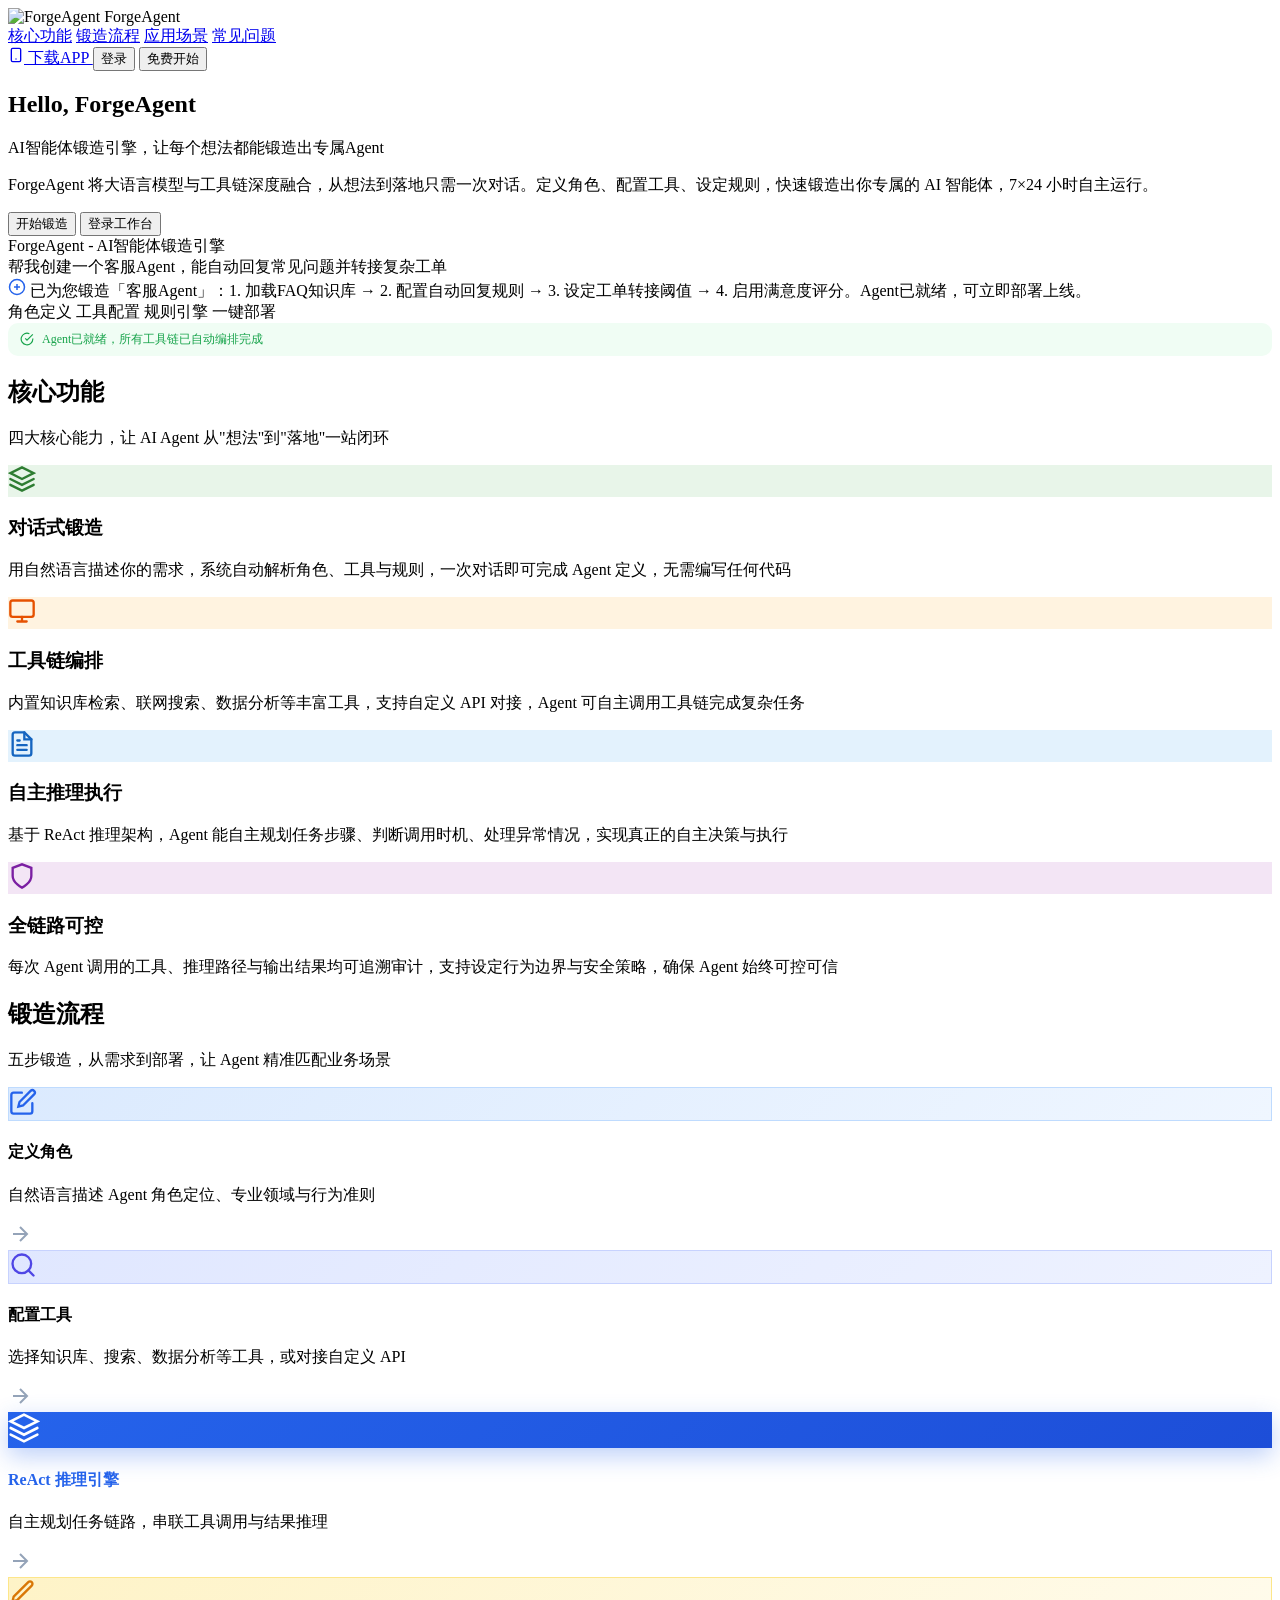
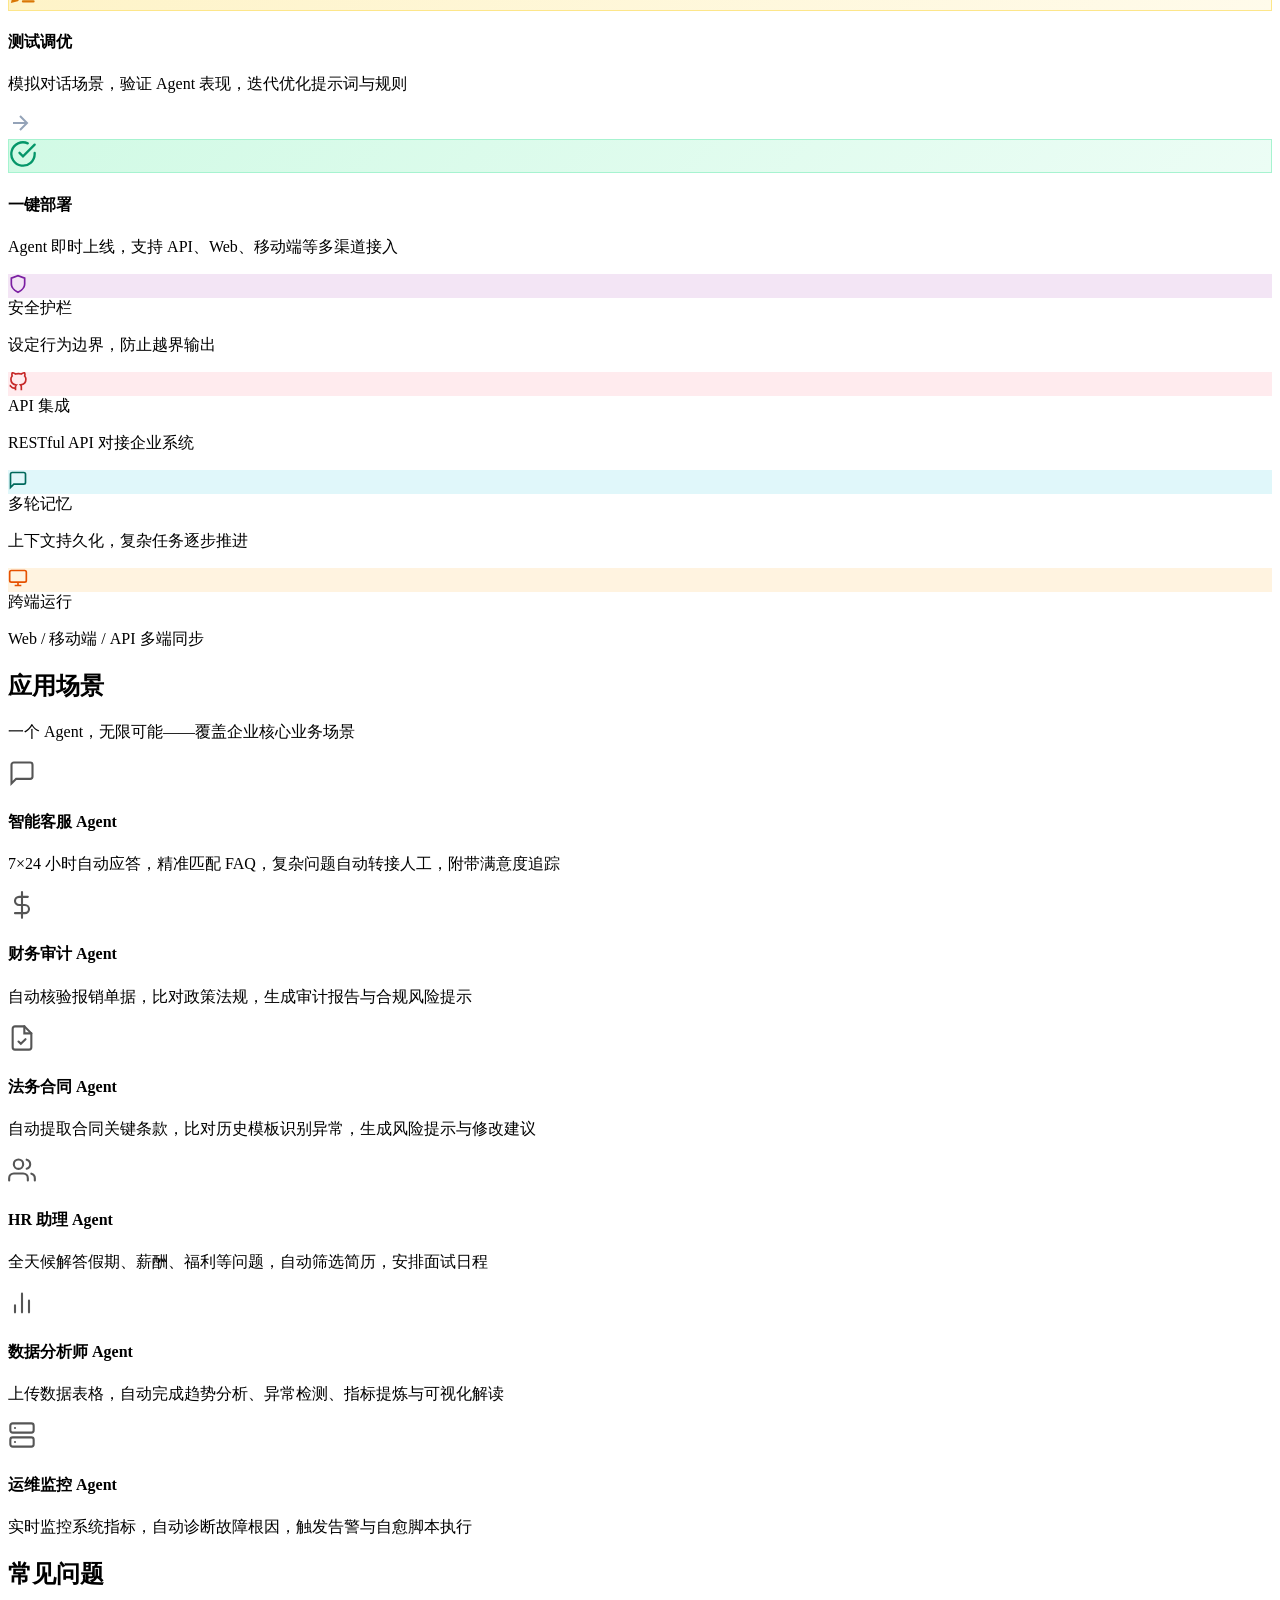
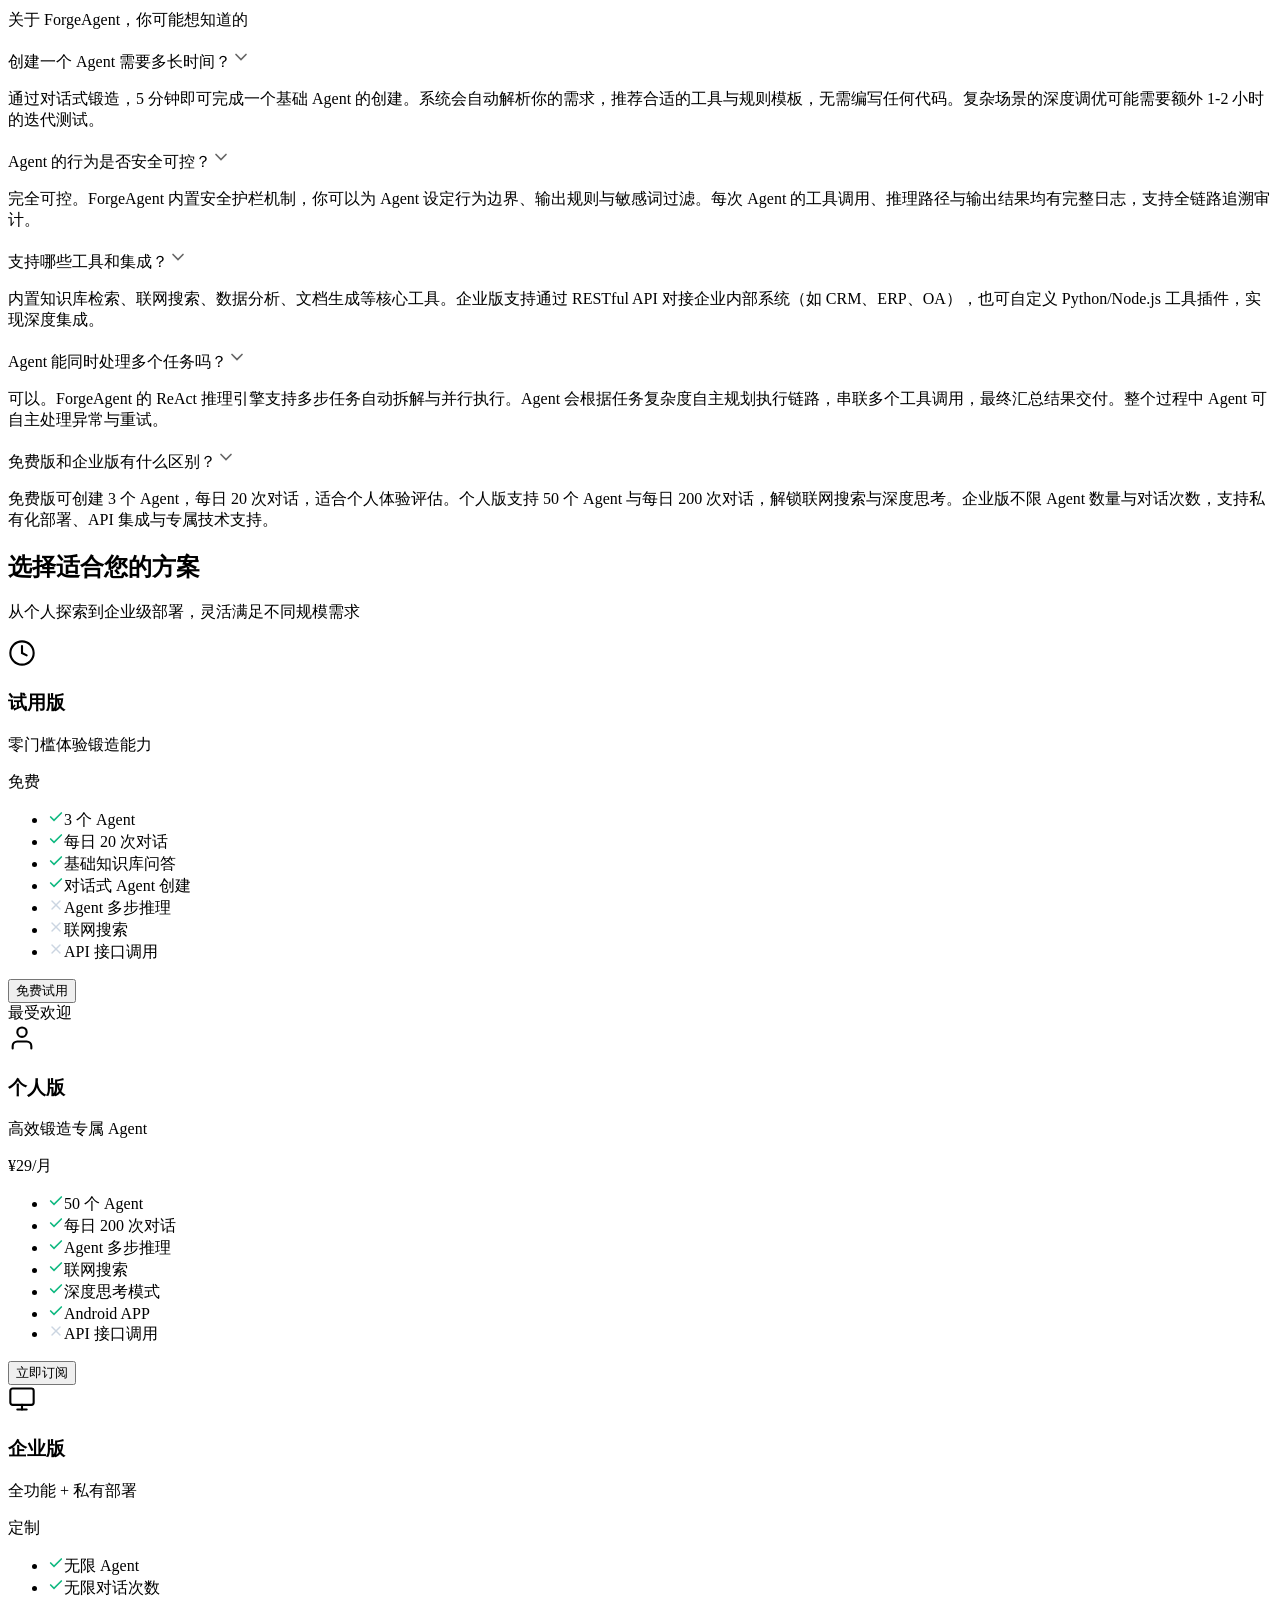
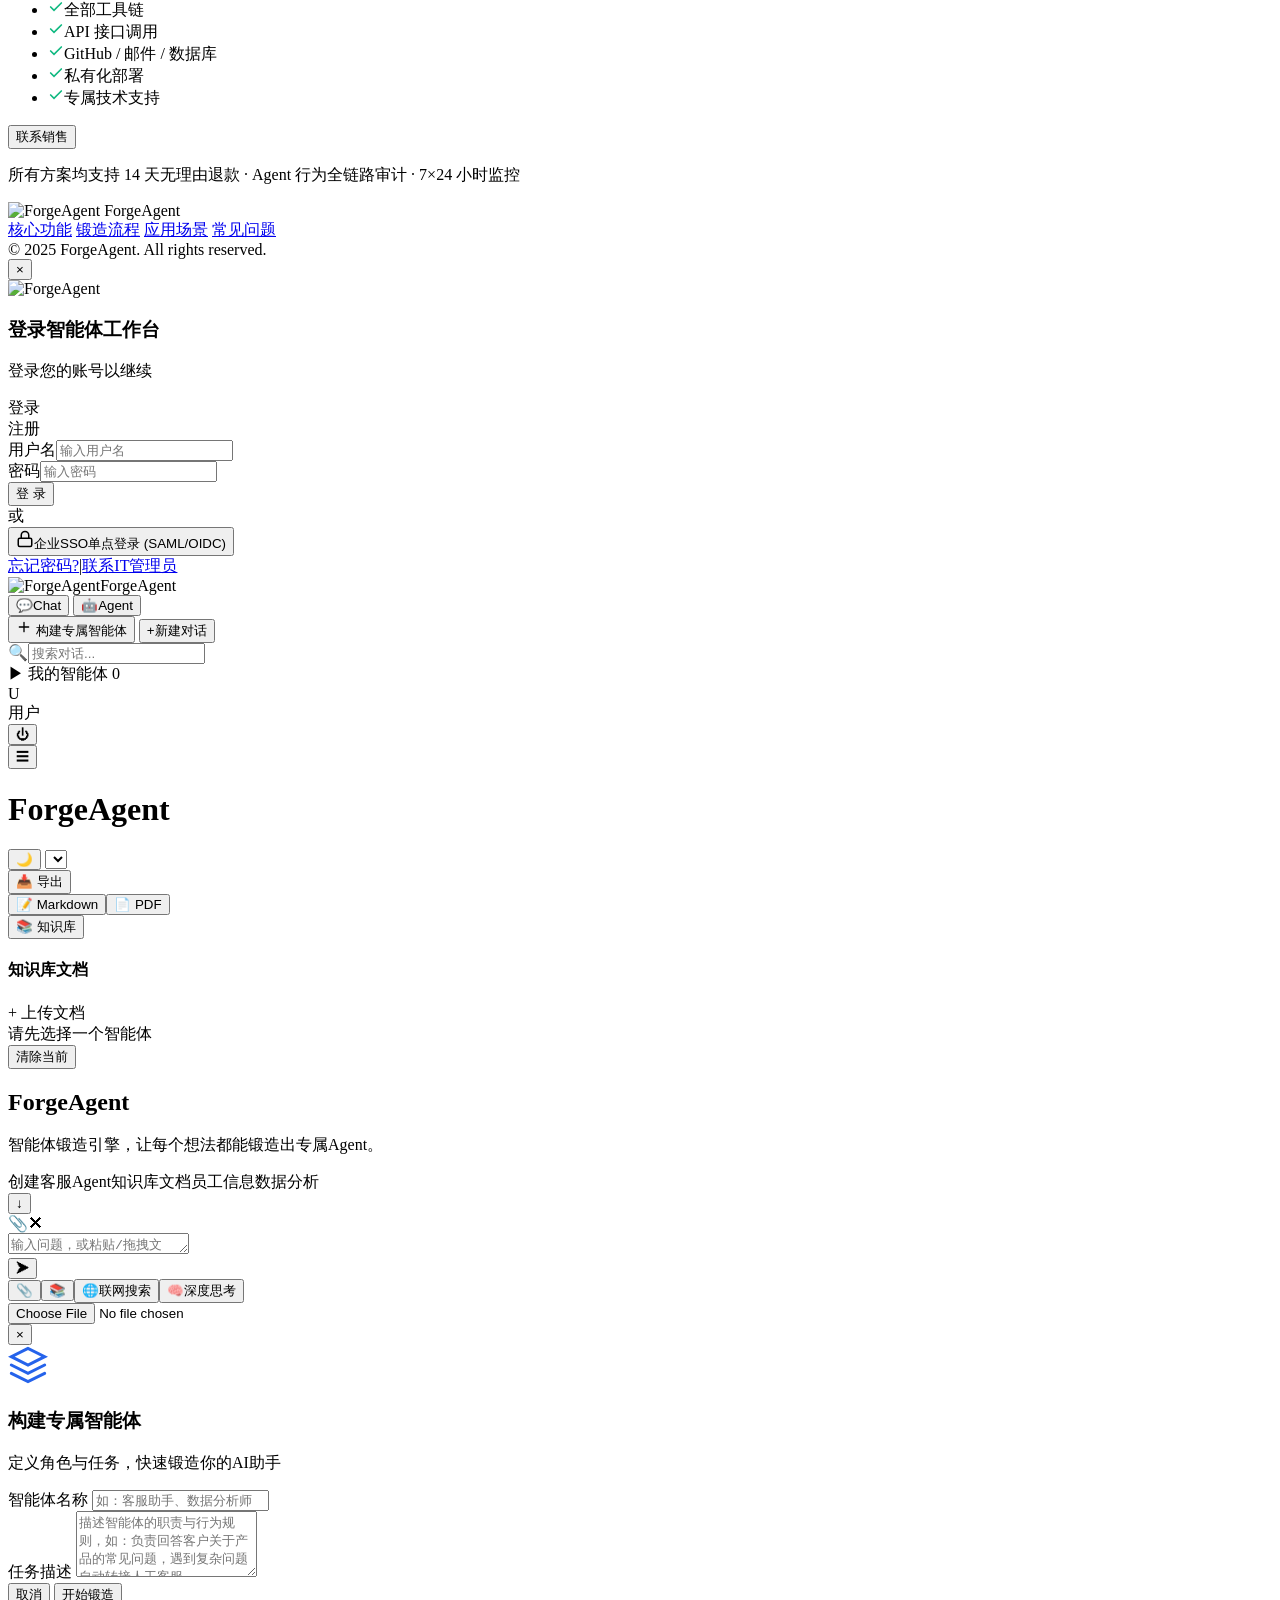
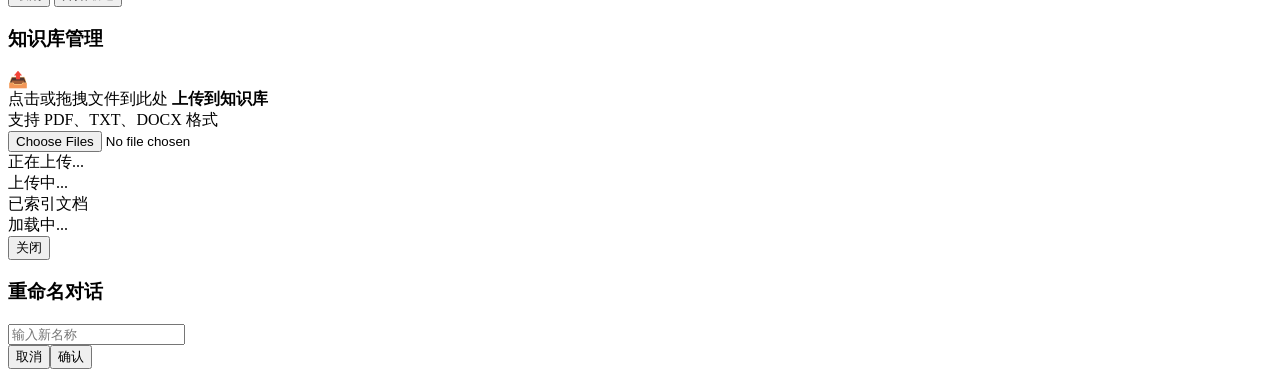
==== commit fdd2a3cf: "1d003bac-2d8e-4ab9-a746-628ee9842f1b" ====
--- a/download/index.html
+++ b/download/index.html
@@ -488,7 +488,7 @@
                 <button class="header-btn" onclick="toggleTheme()" title="切换暗色/亮色模式" id="themeBtn" aria-label="切换主题">🌙</button>
                 <select class="model-select" id="modelSelect" onchange="switchModel()" title="切换模型" aria-label="选择模型"></select>
                 <div class="export-wrapper"><button class="header-btn" onclick="toggleExportDropdown()" title="导出对话" aria-label="导出对话" aria-haspopup="true">📥 导出</button><div class="export-dropdown" id="exportDropdown" role="menu"><button onclick="exportChat('md')" role="menuitem">📝 Markdown</button><button onclick="exportChat('pdf')" role="menuitem">📄 PDF</button></div></div>
-                <div class="export-wrapper"><button class="header-btn stats-btn" onclick="toggleStatsPanel()" title="使用统计" aria-label="使用统计" aria-haspopup="true">📊 统计</button><div class="stats-panel" id="statsPanel"><h4>使用统计</h4><div class="stats-grid"><div class="stats-card"><div class="stats-value" id="statTotalMsg">0</div><div class="stats-label">总消息数</div></div><div class="stats-card"><div class="stats-value" id="statTodayMsg">0</div><div class="stats-label">今日消息</div></div><div class="stats-card"><div class="stats-value" id="statTotalSessions">0</div><div class="stats-label">总会话数</div></div><div class="stats-card"><div class="stats-value" id="statActive7d">0</div><div class="stats-label">7日活跃用户</div></div></div><div class="stats-trend"><span>近7日趋势</span><div class="trend-bar" id="statTrendBars"></div></div></div></div>
+                <div class="export-wrapper"><button class="header-btn kb-btn" onclick="toggleKbPanel()" title="知识库管理" aria-label="知识库管理" aria-haspopup="true">📚 知识库</button><div class="kb-panel" id="kbPanel"><div class="kb-panel-header"><h4>知识库文档</h4><label class="kb-upload-label"><input type="file" id="kbUploadInput" accept=".pdf,.txt,.docx" onchange="uploadKbDoc(this)" style="display:none"><span class="kb-upload-btn">+ 上传文档</span></label></div><div class="kb-panel-body" id="kbDocList"><div class="kb-empty">请先选择一个智能体</div></div></div></div>
                 <button class="header-btn danger" onclick="clearCurrentChat()" aria-label="清除当前对话">清除当前</button>
             </div>
         </header>
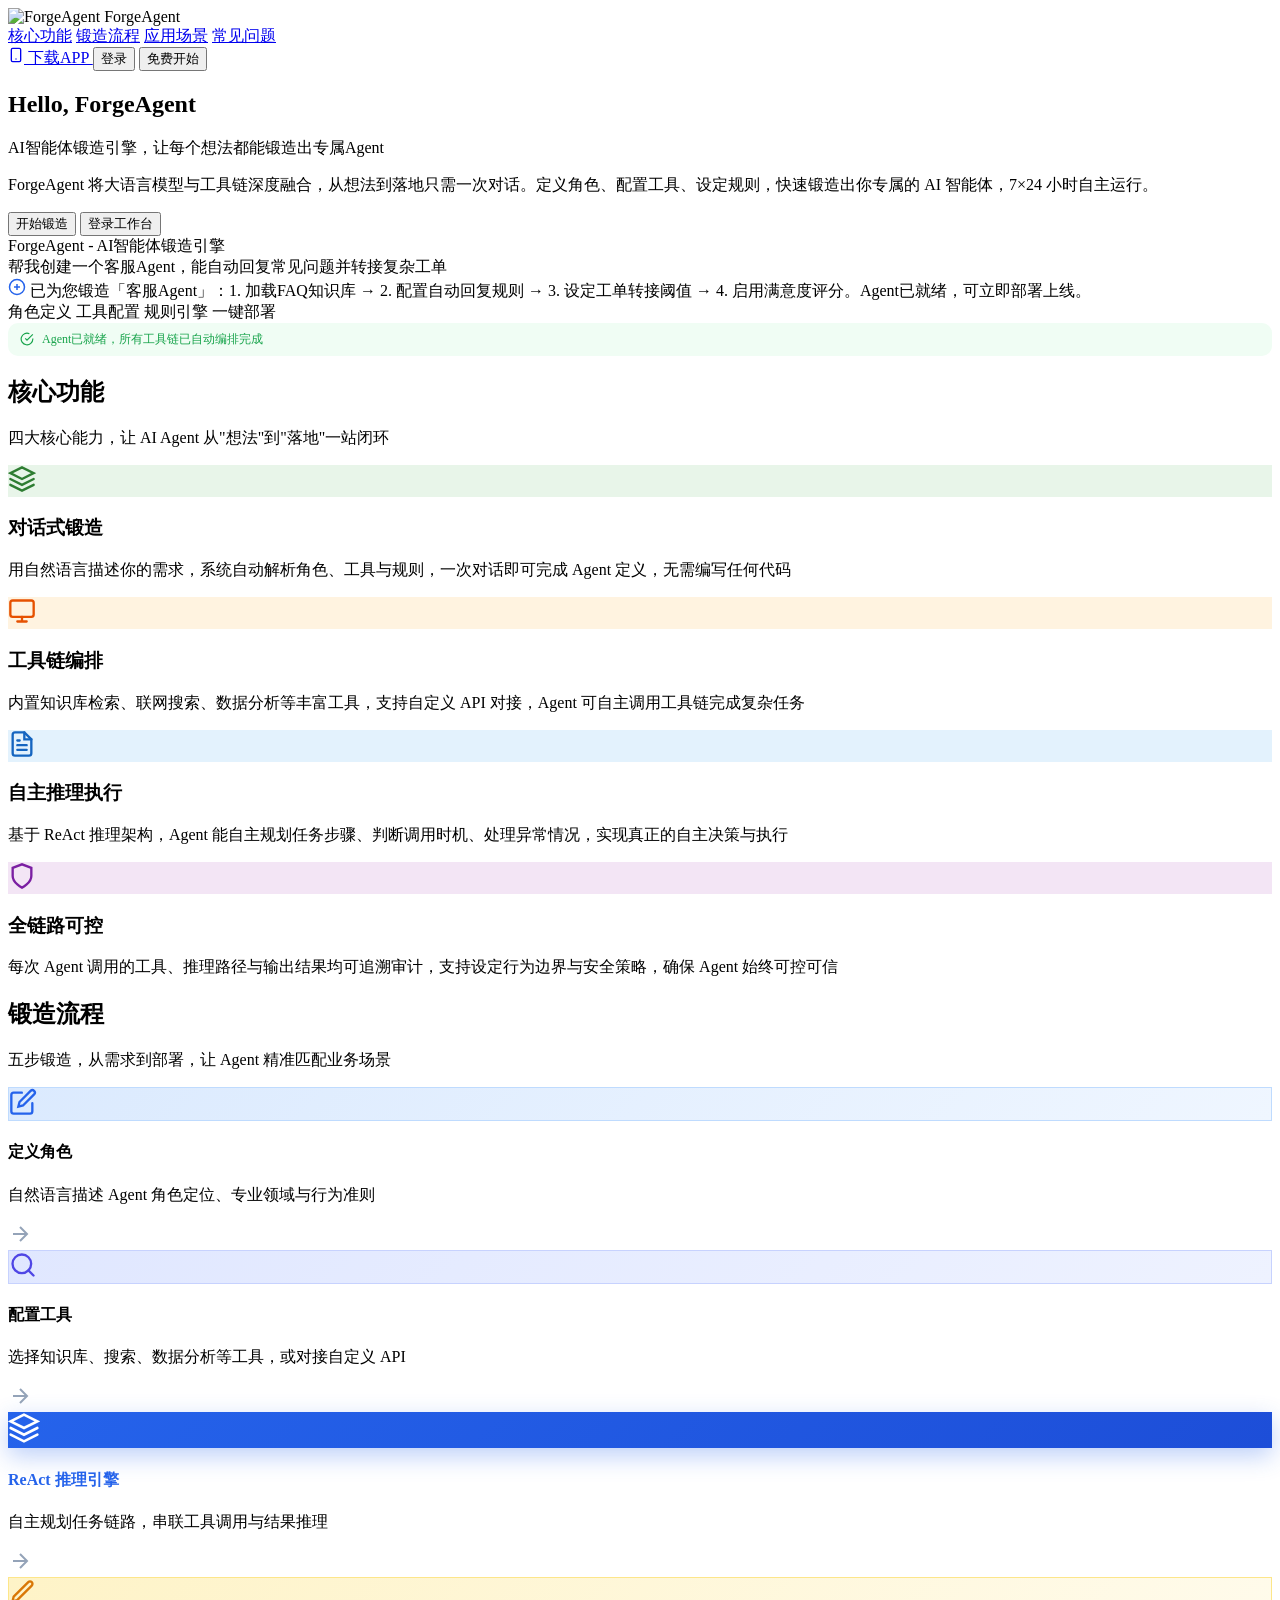
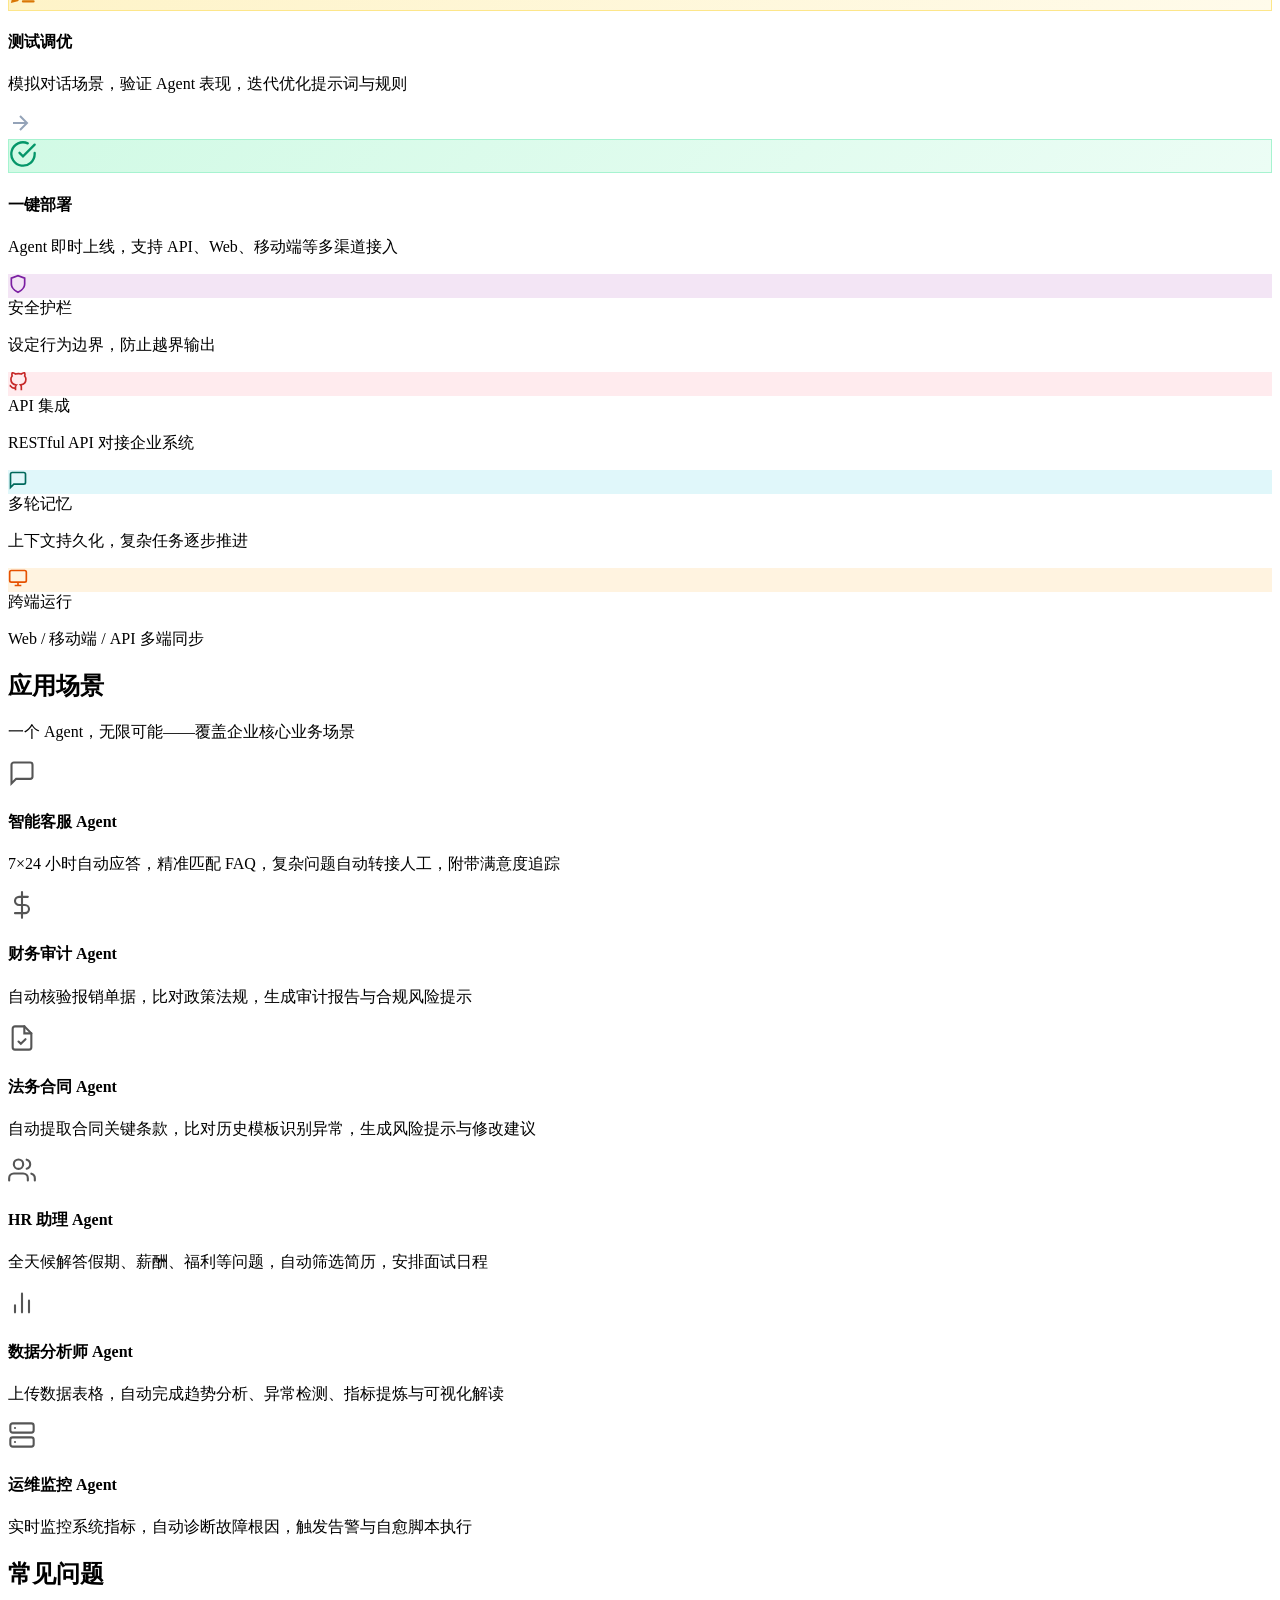
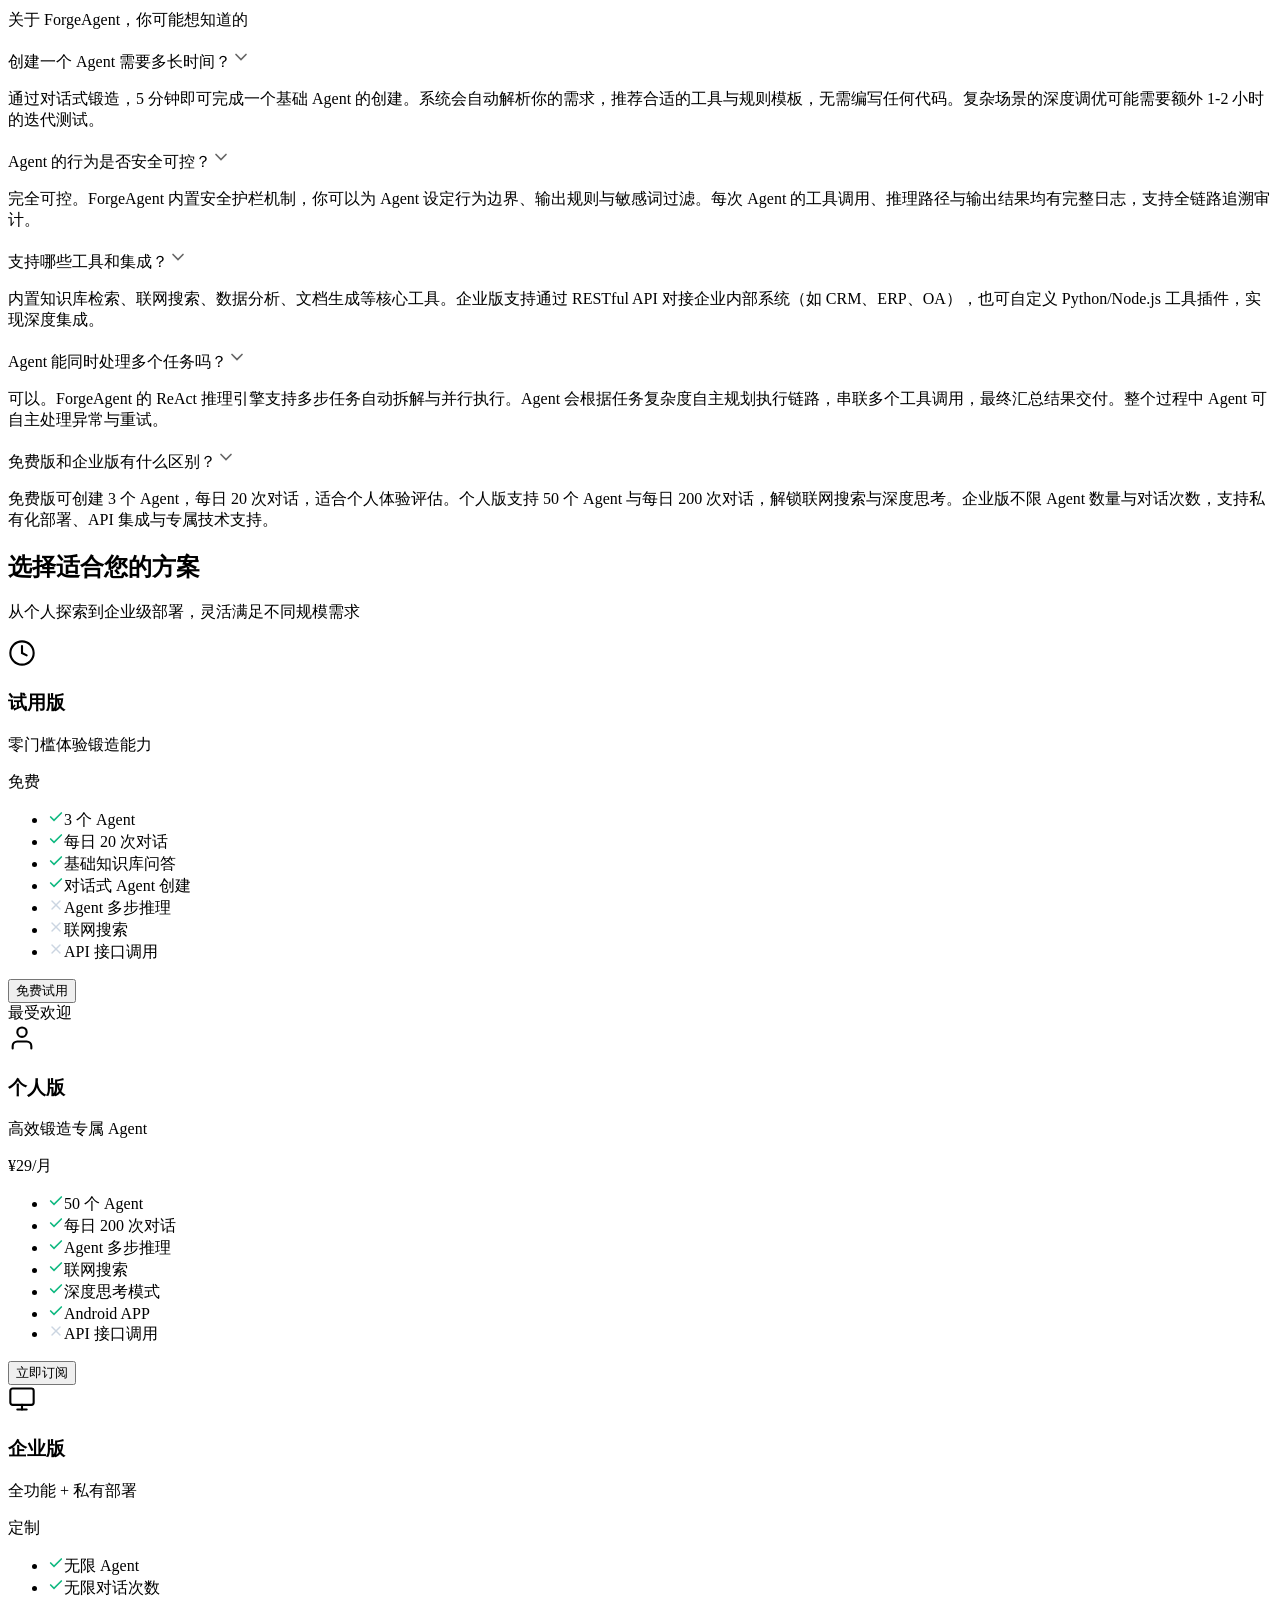
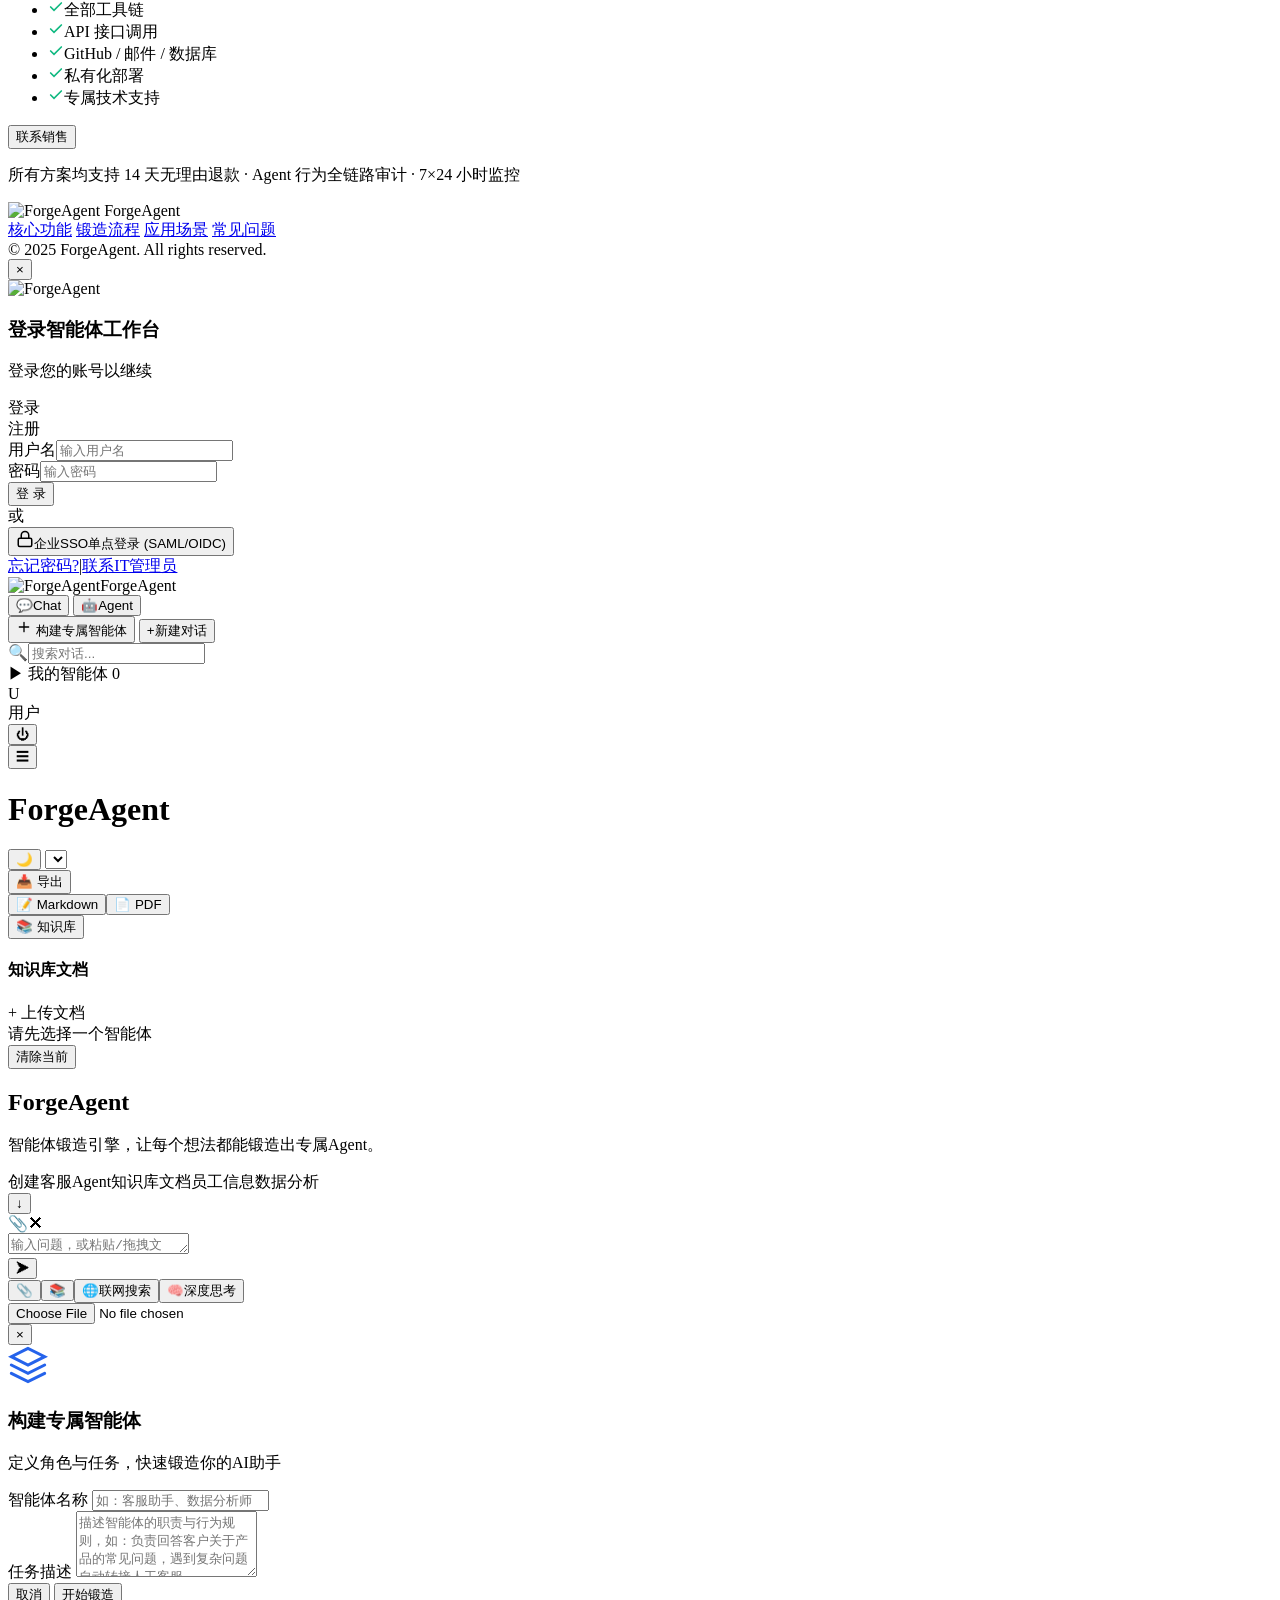
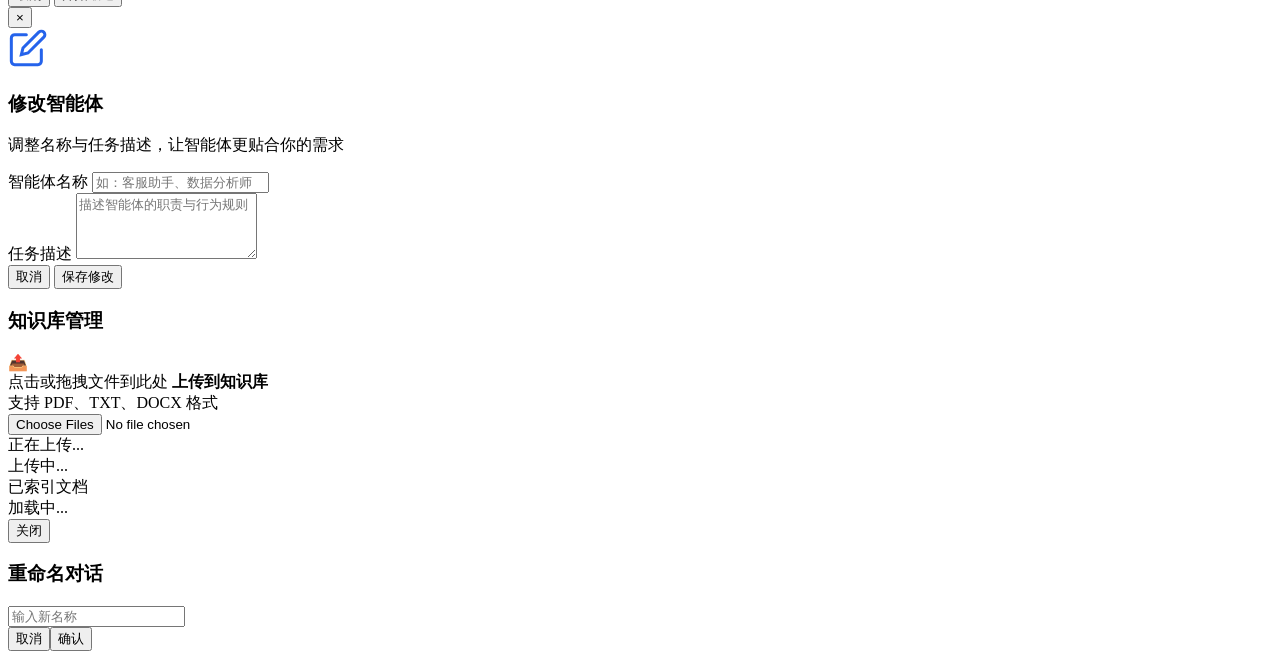
==== commit f8adf3c1: "b689547b-dde3-4a74-b8b2-b18e733658b6" ====
--- a/download/index.html
+++ b/download/index.html
@@ -532,6 +532,34 @@
             <div class="agent-create-footer">
                 <button class="btn btn-cancel" onclick="closeAgentCreateModal()">取消</button>
                 <button class="btn btn-forge" onclick="createAgent()">开始锻造</button>
+            </div>
+        </div>
+    </div>
+</div>
+
+<!-- Agent Edit Modal -->
+<div class="modal-overlay" id="agentEditModal" role="dialog" aria-label="修改智能体" aria-modal="true">
+    <div class="agent-create-modal">
+        <button class="modal-close-btn" onclick="closeAgentEditModal()" aria-label="关闭">&times;</button>
+        <div class="agent-create-inner">
+            <div class="agent-create-header">
+                <svg width="40" height="40" viewBox="0 0 24 24" fill="none" stroke="#2563EB" stroke-width="1.8" stroke-linecap="round"><path d="M11 4H4a2 2 0 00-2 2v14a2 2 0 002 2h14a2 2 0 002-2v-7"/><path d="M18.5 2.5a2.121 2.121 0 013 3L12 15l-4 1 1-4 9.5-9.5z"/></svg>
+                <h3>修改智能体</h3>
+                <p>调整名称与任务描述，让智能体更贴合你的需求</p>
+            </div>
+            <div class="agent-create-body">
+                <div class="form-group">
+                    <label for="editAgentName">智能体名称</label>
+                    <input type="text" id="editAgentName" placeholder="如：客服助手、数据分析师" maxlength="20">
+                </div>
+                <div class="form-group">
+                    <label for="editAgentTask">任务描述</label>
+                    <textarea id="editAgentTask" rows="4" placeholder="描述智能体的职责与行为规则"></textarea>
+                </div>
+            </div>
+            <div class="agent-create-footer">
+                <button class="btn btn-cancel" onclick="closeAgentEditModal()">取消</button>
+                <button class="btn btn-forge" onclick="saveAgentEdit()">保存修改</button>
             </div>
         </div>
     </div>
